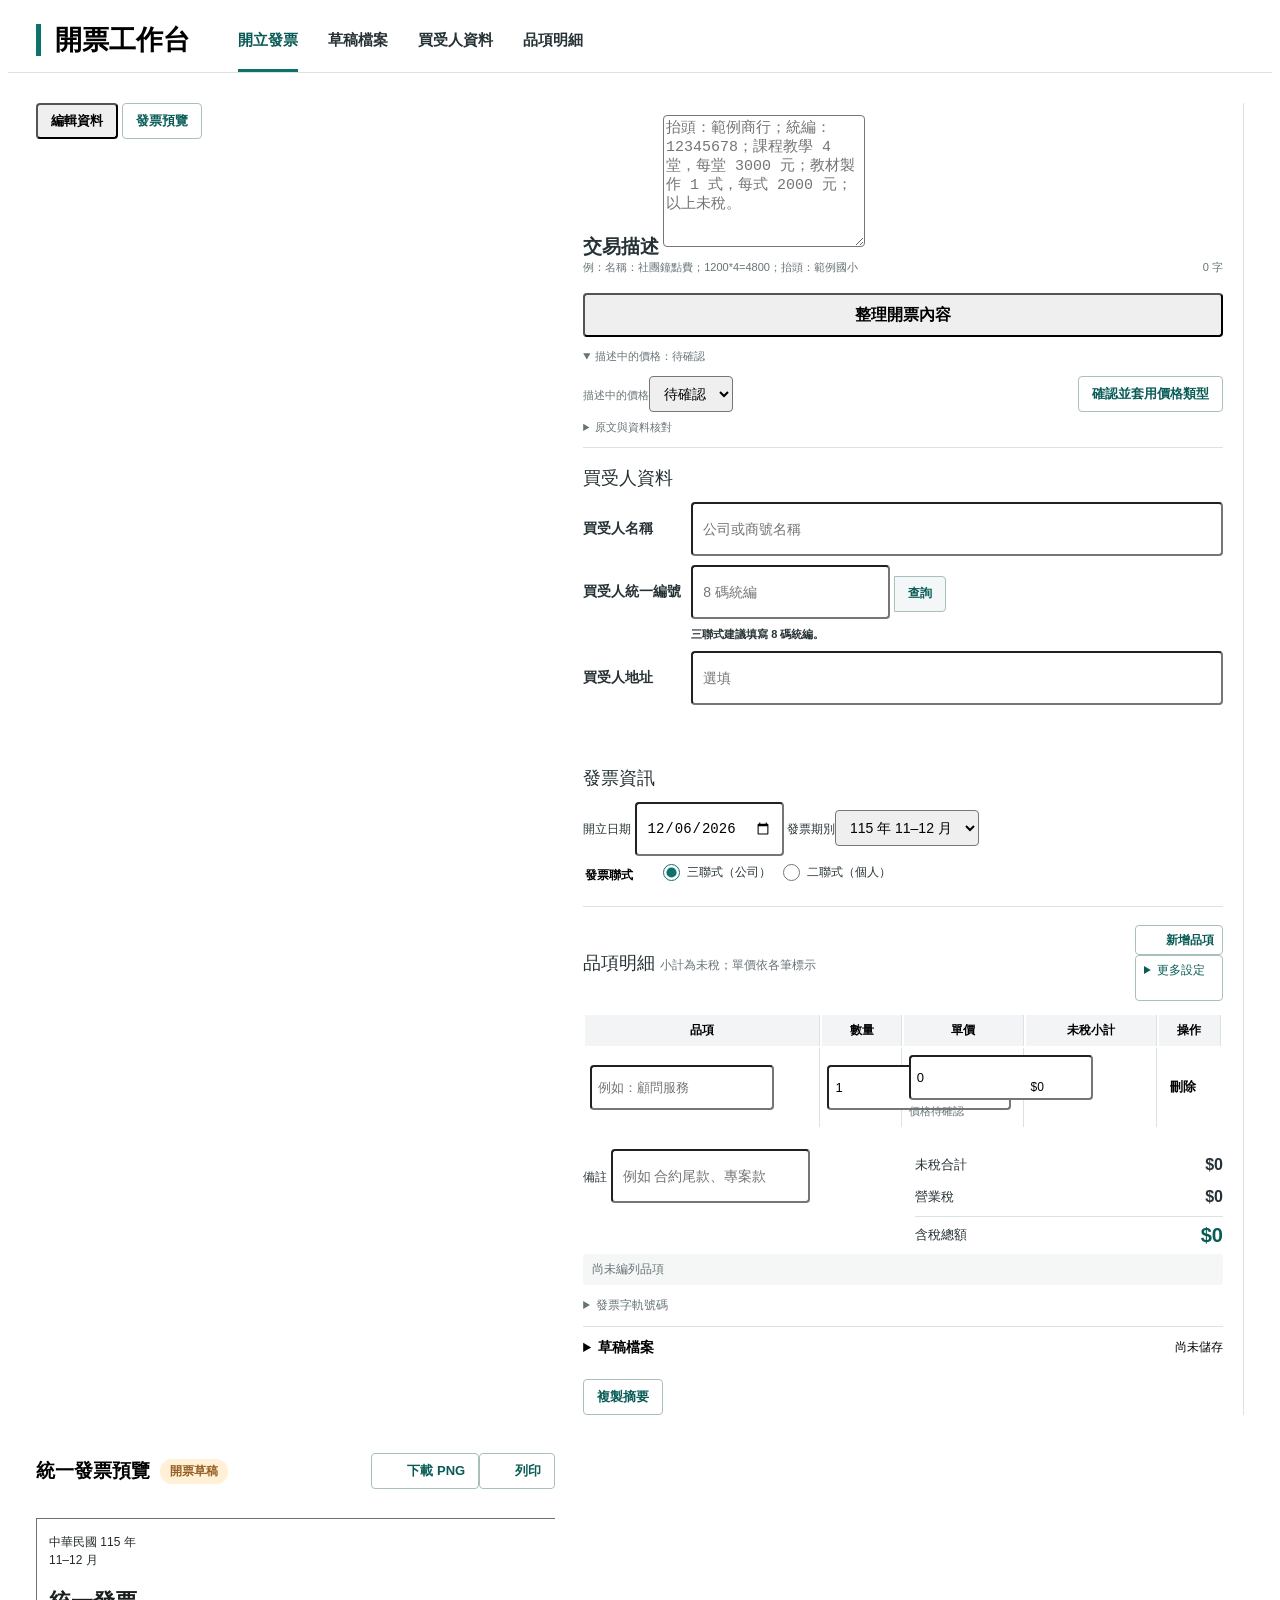
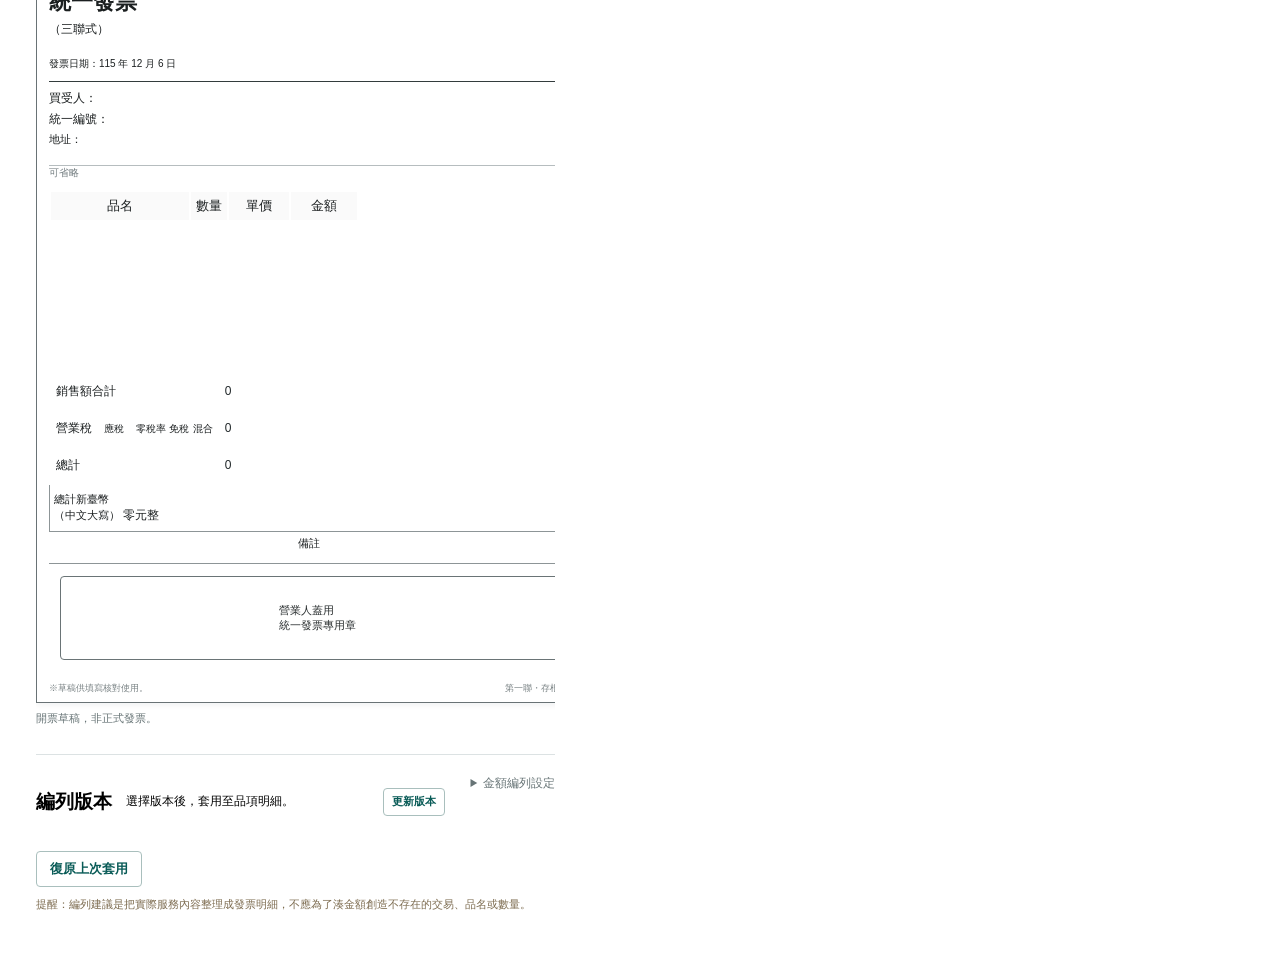
==== index.html @ 00b5ede3 "Fix invoice workflow audit issues and mobile export experience" ====
<!doctype html>
<html lang="zh-Hant">
<head>
  <meta charset="utf-8">
  <meta name="viewport" content="width=device-width, initial-scale=1">
  <title>開票工作台｜發票草稿與金額編列</title>
  <link rel="stylesheet" href="style.css?v=20261104c">
  <link rel="stylesheet" href="workspace.css?v=20261110a">
</head>
<body>
  <header class="app-hero">
    <h1>開票工作台</h1>
    <nav aria-label="主要功能"><a class="active" href="#transactionText" aria-current="page">開立發票</a><a href="#draftFiles">草稿檔案</a><a href="#buyerFields">買受人資料</a><a href="#itemsBody">品項明細</a></nav>
  </header>

  <main>
    <nav class="mobile-view-controls" aria-label="工作區檢視">
      <button type="button" id="showEditor" aria-pressed="true">編輯資料</button>
      <button type="button" id="showPreview" class="secondary" aria-pressed="false">發票預覽</button>
      <output id="mobileTotal" aria-label="含稅總額">$0</output>
    </nav>
    <section class="workspace-panel">
      <details class="draft-tools" id="draftFiles"><summary>草稿檔案 <span id="saveStatus" role="status" aria-live="polite">尚未儲存</span></summary><div class="draft-actions">
        <button type="button" id="saveDraft">匯出草稿檔</button>
        <button type="button" class="secondary" id="loadDraft">載入草稿檔</button>
        <button type="button" class="secondary" id="newDraft">建立新草稿</button>
        <input id="draftFile" type="file" accept="application/json,.json" hidden>
        <a id="draftDownloadLink" hidden>另存草稿 JSON</a>
      </div></details>
      <div class="transaction-section">
        <label for="transactionText" class="section-label">交易描述</label>
        <textarea id="transactionText" rows="3" placeholder="抬頭：範例商行；統編：12345678；課程教學 4 堂，每堂 3000 元；教材製作 1 式，每式 2000 元；以上未稅。"></textarea>
        <div class="description-help"><span>例：名稱：社團鐘點費；1200*4=4800；抬頭：範例國小</span><span id="descriptionCount">0 字</span></div>
        <button type="button" id="parseTransaction">整理開票內容</button>
        <details class="price-options" open><summary>描述中的價格：<span id="sourcePriceSummary">待確認</span></summary><div class="price-confirmation">
          <label>描述中的價格<select id="sourcePriceType"><option value="pending">待確認</option><option value="untaxed">未稅</option><option value="taxed">含稅</option></select></label>
          <button type="button" class="secondary" id="confirmSourcePrice">確認並套用價格類型</button>
        </div></details>
        <p id="sourceStatus" role="status" aria-live="polite"></p>
        <button type="button" class="secondary" id="reviewItems" hidden>核對品項明細</button>
        <details class="source-comparison"><summary>原文與資料核對</summary><div id="sourceReview"></div></details>
      </div>

      <div class="summary" aria-label="金額合計">
        <div class="metric">
          <span>未稅合計</span>
          <strong id="subtotal">$0</strong>
        </div>
        <div class="metric">
          <span>營業稅</span>
          <strong id="tax">$0</strong>
        </div>
        <div class="metric highlight">
          <span>含稅總額</span>
          <strong id="total">$0</strong>
        </div>
        <div class="metric">
          <span>品項數</span>
          <strong id="itemCount">0</strong>
        </div>
        <div class="metric wide-metric">
          <span>中文大寫總額</span>
          <strong id="totalChinese">零元整</strong>
        </div>
      </div>

      <div class="subsection-title settings-title">
        <span>發票資訊</span>
      </div>

      <div class="settings">
          <select id="invoiceType" aria-label="發票類型" hidden>
            <option value="triplicate">三聯式，買受人為營業人</option>
            <option value="duplicate">二聯式，買受人為非營業人</option>
          </select>
        <label>
          開立日期
          <input type="date" id="invoiceDate">
        </label>
        <label>發票期別<select id="invoicePeriod"></select></label>
        <fieldset class="invoice-type-selector"><legend>發票聯式</legend><label><input type="radio" name="invoiceKind" value="triplicate" checked>三聯式（公司）</label><label><input type="radio" name="invoiceKind" value="duplicate">二聯式（個人）</label></fieldset>
        <label>
          發票字軌號碼
          <input type="text" id="invoiceNo" maxlength="10" placeholder="2 碼英文＋8 碼數字，例如 AB12345678">
        </label>
        <label>
          備註
          <input type="text" id="invoiceMemo" placeholder="例如 合約尾款、專案款">
        </label>
      </div>

      <div class="subsection-title buyer-title">
        <span>買受人資料</span>
      </div>

      <div class="buyer-fields" id="buyerFields">
        <label>
          買受人名稱
          <input type="text" id="buyerName" placeholder="公司或商號名稱">
        </label>
        <label>
          買受人統一編號
          <div class="lookup-actions">
            <input type="text" id="buyerTaxId" inputmode="numeric" maxlength="8" placeholder="8 碼統編">
            <button type="button" class="secondary" id="lookupByTaxId">查詢</button>
          </div>
          <span class="status" id="taxIdStatus"></span>
        </label>
        <label>
          買受人地址
          <input type="text" id="buyerAddress" placeholder="選填">
        </label>
        <div class="lookup-results" id="companyLookupResults"></div>
        <p id="buyerChangeStatus" role="status" aria-live="polite"></p>
      </div>

      <div class="validation" id="validationBox"></div>

      <div class="subsection-title items-title">
        <span>品項明細 <small>小計為未稅；單價依各筆標示</small></span>
        <div class="toolbar"><button type="button" class="secondary" id="addRow"><img class="button-icon" src="assets/icons/plus.svg" alt="">新增品項</button><details class="item-tools"><summary>更多設定</summary><button type="button" class="secondary" id="clearRows">清除明細</button><button type="button" class="secondary" id="itemDetails" aria-pressed="false">稅別設定</button></details></div>
      </div>

      <div class="table-wrap">
        <table>
          <thead>
            <tr>
              <th style="width: 28%;">品項</th>
              <th style="width: 10%;">數量</th>
              <th style="width: 13%;">單價</th>
              <th style="width: 12%;">單價類型</th>
              <th style="width: 12%;">稅別</th>
              <th style="width: 12%;">未稅小計</th>
              <th style="width: 13%;">稅額</th>
              <th style="width: 13%;">含稅小計</th>
              <th style="width: 8%;">反推</th>
              <th class="row-action">操作</th>
            </tr>
          </thead>
          <tbody id="itemsBody"></tbody>
        </table>
      </div>

      <div class="editor-footer"><button type="button" class="secondary" id="copySummary">複製摘要</button></div>
    </section>

    <div class="right-workspace">
      <section class="preview-panel">
        <div class="preview-heading"><h2>統一發票預覽 <span class="draft-badge">開票草稿</span></h2>
          <div class="toolbar"><button type="button" class="secondary" id="downloadInvoice" title="下載發票草稿 PNG"><img class="button-icon" src="assets/icons/download.svg" alt="">下載 PNG</button><button type="button" class="secondary" id="printInvoice"><img class="button-icon" src="assets/icons/printer.svg" alt="">列印</button></div>
        </div>
        <button type="button" class="secondary" id="zoomInvoice" aria-pressed="false">放大檢視</button>
        <div class="print-preview" id="printPreview"></div>
        <p id="exportStatus" role="status" aria-live="polite"></p>
        <a id="invoiceImageLink" hidden target="_blank" rel="noopener">另存發票 PNG</a>
      </section>
    <aside class="strategy-panel">
      <div class="section-head">
        <div>
          <h2>編列版本</h2>
          <p class="hint">選擇版本後，套用至品項明細。</p>
          <button type="button" class="secondary" id="refreshVersions">更新版本</button>
        </div>
      </div>
      <div class="side-body">
        <details class="allocation-settings"><summary>金額編列設定</summary><div class="form-grid">
          <label class="field">
            目標金額
            <input type="number" min="0" step="1" id="targetAmount" placeholder="例如 30000">
          </label>
          <label class="field">
            目標類型
            <select id="targetType">
              <option value="taxed">含稅總額</option>
              <option value="untaxed">未稅金額</option>
            </select>
          </label>
          <label class="field">
            稅率
            <input type="number" min="0" step="0.1" id="taxRate" value="5">
          </label>
          <label class="field">
            服務類型
            <select id="serviceType">
              <option value="consulting">顧問服務</option>
              <option value="teaching">教學課程</option>
              <option value="system">系統建置</option>
              <option value="design">設計製作</option>
              <option value="event">活動執行</option>
              <option value="content">教材內容</option>
              <option value="general">一般服務</option>
            </select>
          </label>
          <label class="field">
            拆分筆數
            <select id="splitCount">
              <option value="3">3 筆，最常用</option>
              <option value="2">2 筆，簡潔</option>
              <option value="4">4 筆，較細</option>
              <option value="5">5 筆，填滿紙本</option>
            </select>
          </label>
          <label class="field">
            編列風格
            <select id="allocationStyle">
              <option value="main-heavy">主服務占比較高</option>
              <option value="balanced">平均但不死板</option>
              <option value="support-heavy">執行與輔助占比較高</option>
            </select>
          </label>
          <button type="button" id="suggest">產生建議</button>
          <button type="button" class="secondary" id="applyBest">套用最佳建議</button>
        </div></details>

        <div class="notice">提醒：編列建議是把實際服務內容整理成發票明細，不應為了湊金額創造不存在的交易、品名或數量。</div>
        <div id="suggestions"></div>
        <p id="planStatus" role="status" aria-live="polite"></p>
        <button type="button" class="secondary" id="undoPlan" disabled>復原上次套用</button>
      </div>
    </aside>
    </div>
  </main>

  <script src="assets/vendor/html-to-image/html-to-image.js?v=1.11.13"></script>
  <script src="script.js?v=20261110a"></script>
  <script src="transaction-parser.js?v=20261110a"></script>
  <script src="draft-workflow.js?v=20261110a"></script>
</body>
</html>
---- workspace.css ----
:root {
  --primary: #0d716c;
  --primary-dark: #095b57;
  --primary-soft: #edf6f5;
  --bg: #ffffff;
  --text: #263235;
  --muted: #677476;
  --line: #dce2e3;
  --line-strong: #bbc6c9;
  --shadow: none;
  --shadow-soft: none;
  font-family: "Noto Sans TC", "PingFang TC", "Microsoft JhengHei", sans-serif;
}
body { background: #fff; font-size: 14px; }
* { letter-spacing: 0; }
button { border-radius: 4px; min-height: 36px; padding: 7px 13px; font-size: 13px; font-weight: 650; box-shadow: none; }
button.secondary { color: var(--primary-dark); border: 1px solid #a9bfbd; background: #fff; }
button.secondary:hover { background: #f0f7f6; }
button.danger { min-height: 30px; padding: 4px 6px; border: 0; background: transparent; }
input, select { border-radius: 4px; min-height: 36px; padding: 7px 10px; font-size: 14px; }
input:focus, select:focus, textarea:focus { outline: 2px solid #91c7c2; outline-offset: 1px; }
.app-hero { display: flex; align-items: center; gap: 48px; padding: 0 28px; min-height: 64px; border-bottom: 1px solid var(--line); background: #fff; backdrop-filter: none; }
.app-hero h1 { margin: 0; padding-left: 14px; border-left: 5px solid var(--primary); font-size: 27px; line-height: 1.2; font-weight: 800; white-space: nowrap; }
.app-hero nav { display: flex; align-self: stretch; gap: 30px; }
.app-hero a { display: flex; align-items: center; text-decoration: none; color: var(--text); font-size: 15px; font-weight: 650; border-bottom: 3px solid transparent; padding-top: 3px; }
.app-hero a.active { color: var(--primary-dark); border-color: var(--primary); }
main { display: grid; grid-template-columns: minmax(0, 44fr) minmax(0, 56fr); gap: 28px; padding: 30px 28px 40px; max-width: 1640px; margin: 0 auto; }
section, aside { border: 0; border-radius: 0; box-shadow: none; }
.workspace-panel { overflow: visible; border-right: 1px solid var(--line); padding-right: 20px; min-width: 0; }
.right-workspace { min-width: 0; }
.transaction-section { border-bottom: 1px solid var(--line); padding: 0 0 12px; }
.section-label { color: var(--text); font-size: 19px; font-weight: 750; }
.transaction-section textarea { min-height: 126px; border-radius: 4px; margin: 12px 0 6px; font-size: 15px; background: #fff; }
.description-help { display: flex; justify-content: space-between; gap: 12px; margin: 0 0 18px; color: var(--muted); font-size: 11px; }
#descriptionCount { flex-shrink: 0; }
.needs-review { color: #8b5b1c !important; }
.price-options { margin-top: 10px; color: var(--muted); font-size: 12px; }
.source-options { display: flex; flex-wrap: wrap; align-items: start; gap: 8px 16px; margin-top: 12px; }
.source-options .price-options, .source-options .source-comparison { margin: 0; font-size: 11px; }
.source-options .price-options[open], .source-options .source-comparison[open] { flex-basis: 100%; }
.source-options .source-comparison[open] { order: 4; }
.source-options #sourceStatus { margin: 0; font-size: 11px; line-height: 1.5; flex: 1; }
#parseTransaction { width: 100%; min-height: 44px; font-size: 16px; }
.price-confirmation { display: flex; gap: 8px; align-items: end; margin-top: 12px; }
.price-confirmation label { flex: 1; }
.price-confirmation button { min-height: 36px; }
.transaction-section p:empty, #exportStatus:empty, #planStatus:empty { display: none; }
.transaction-section p { margin-bottom: 0; }
.source-comparison { margin-top: 10px; color: var(--muted); font-size: 12px; }
summary { cursor: pointer; }
.subsection-title { display: flex; justify-content: space-between; align-items: center; padding: 18px 0 12px; }
.subsection-title span { font-size: 18px; color: var(--text); }
.subsection-title span::before { display: none; }
.subsection-title small { font-size: 12px; color: var(--muted); font-weight: 400; }
.buyer-fields, .settings { grid-template-columns: 1fr; padding: 0 0 18px; gap: 9px; }
.buyer-fields label { display: grid; grid-template-columns: 100px minmax(0, 1fr); gap: 8px; align-items: center; font-weight: 600; color: var(--text); }
.buyer-fields .status { grid-column: 2; min-height: 0; font-size: 11px; }
.lookup-actions button { min-height: 36px; border-radius: 0 4px 4px 0; background: #f4f7f7; font-size: 12px; }
.lookup-results { padding: 8px; }
.lookup-result { padding: 8px; border-radius: 4px; }
.settings { grid-template-columns: 1fr 1fr; border-bottom: 1px solid var(--line); }
.settings > [hidden] { display: none; }
.invoice-type-selector { display: flex; flex-wrap: wrap; align-items: center; gap: 12px; padding: 0; margin: 0; border: 0; grid-column: 1 / -1; }
.invoice-type-selector legend { float: left; margin-right: 16px; padding-top: 7px; font-size: 12px; font-weight: 600; }
.invoice-type-selector label { display: flex; align-items: center; gap: 7px; font-size: 13px; min-height: 32px; }
.invoice-type-selector input { width: 17px; height: 17px; min-height: 0; margin: 0; accent-color: var(--primary); }
.invoice-number-settings { margin: 12px 0; font-size: 12px; color: var(--muted); }
.invoice-number-settings label { margin-top: 8px; }
.settings label { color: var(--text); font-size: 12px; }
.settings label:last-child { grid-column: 1 / -1; }
.memo-field { margin-top: 14px; font-size: 12px; color: var(--text); }
.editor-bottom { display: grid; grid-template-columns: minmax(0,1fr) minmax(0,1fr); align-items: start; gap: 24px; margin-top: 20px; }
.editor-bottom .memo-field { margin: 0; }
.editor-bottom .summary { padding: 0; }
.items-title .toolbar { gap: 7px; }
.items-title button { min-height: 30px; padding: 4px 8px; font-size: 12px; }
.table-wrap { margin: 0; border-radius: 4px; }
.table-wrap table { min-width: 0; width: 100%; table-layout: fixed; }
.table-wrap th, .table-wrap td { padding: 7px 5px; font-size: 12px; }
.table-wrap th { background: #f2f4f5; border-right: 1px solid var(--line); font-weight: 600; }
.table-wrap input { padding: 5px 6px; min-height: 31px; font-size: 13px; }
.table-wrap td:not(:last-child) { border-right: 1px solid var(--line); }
.table-wrap th:nth-child(1) { width: 39% !important; }
.table-wrap th:nth-child(2) { width: 12% !important; }
.table-wrap th:nth-child(3) { width: 19% !important; }
.table-wrap th:nth-child(6) { width: 21% !important; }
.table-wrap th:last-child { width: 9% !important; }
.table-wrap th:nth-child(4), .table-wrap td:nth-child(4),
.table-wrap th:nth-child(5), .table-wrap td:nth-child(5),
.table-wrap th:nth-child(7), .table-wrap td:nth-child(7),
.table-wrap th:nth-child(8), .table-wrap td:nth-child(8),
.table-wrap th:nth-child(9), .table-wrap td:nth-child(9) { display: none; }
.show-item-details .table-wrap { overflow-x: auto; }
.show-item-details .table-wrap table { min-width: 780px; }
.show-item-details .table-wrap th:nth-child(4), .show-item-details .table-wrap td:nth-child(4),
.show-item-details .table-wrap th:nth-child(5), .show-item-details .table-wrap td:nth-child(5),
.show-item-details .table-wrap th:nth-child(7), .show-item-details .table-wrap td:nth-child(7),
.show-item-details .table-wrap th:nth-child(8), .show-item-details .table-wrap td:nth-child(8) { display: table-cell; width: 100px !important; }
.summary { display: grid; grid-template-columns: 1fr; background: #fff; border: 0; gap: 0; padding: 16px 0; }
.metric, .metric.highlight { display: flex; align-items: center; justify-content: space-between; min-height: 0; border: 0; border-radius: 0; padding: 7px 0; color: var(--text); background: #fff; box-shadow: none; }
.metric span, .metric.highlight span { margin: 0; font-size: 13px; color: var(--text); font-weight: 400; }
.metric strong { font-size: 16px; font-weight: 550; }
.metric.highlight { border-top: 1px solid var(--line); margin-top: 3px; }
.metric.highlight strong { color: var(--primary-dark); font-size: 20px; font-weight: 750; }
.metric:nth-child(4), .metric.wide-metric { display: none; }
.validation { padding: 0; background: #fff; border: 0; gap: 5px; margin-bottom: 12px; }
.check-item { padding: 7px 9px; font-size: 12px; border-radius: 4px; }
.draft-tools { padding: 12px 0; border-top: 1px solid var(--line); border-bottom: 0; }
.draft-tools summary { font-weight: 600; }
#saveStatus { float: right; font-size: 12px; font-weight: 400; }
.draft-actions { display: flex; flex-wrap: wrap; gap: 7px; margin-top: 12px; }
.editor-footer { padding-top: 10px; }
.preview-heading { display: flex; align-items: center; justify-content: space-between; gap: 12px; min-height: 38px; margin-bottom: 18px; }
.preview-heading h2 { display: flex; align-items: center; flex-wrap: wrap; gap: 10px; font-size: 19px; }
.draft-badge { font-size: 12px; background: #fff0d6; color: #976026; padding: 4px 10px; border-radius: 12px; font-weight: 600; }
.preview-heading .toolbar { flex-wrap: nowrap; gap: 10px; }
.print-preview { margin: 0; padding: 0; border: 0; border-radius: 0; background: #fff; overflow-x: auto; }
.invoice-paper.invoice-template { width: 100%; max-width: none; min-width: 0; margin: 0; padding: 14px 12px 8px; border: 1px solid #697275; border-radius: 0; background: #fff; box-shadow: 0 2px 6px #192b3010; color: #1b1f20; }
.invoice-template .invoice-title { grid-template-columns: 150px minmax(0,1fr) 180px; gap: 5px; padding-bottom: 10px; margin-bottom: 8px; border-bottom: 1px solid #333c3d; min-height: 60px; }
.invoice-template .invoice-title h2 small { display: block; font-size: 12px; font-weight: 500; margin-top: 4px; }
.invoice-template .invoice-title .invoice-period { margin: 0; padding: 0; border: 0; font-size: 12px; line-height: 1.5; text-align: left; }
.invoice-template .invoice-title .invoice-code { font-size: 10px; text-align: left; }
.invoice-template .invoice-title .invoice-date-text { font-size: 10px; align-self: end; white-space: nowrap; }
.invoice-template h2 { font-size: 22px; font-weight: 700; letter-spacing: 0; }
.invoice-template .invoice-period { font-size: 11px; color: #252b2c; border-bottom: 1px solid #505657; padding-bottom: 8px; margin-bottom: 8px; }
.invoice-template .invoice-fill, .invoice-template .tax-id-boxes span, .invoice-template .invoice-lines td, .invoice-template .invoice-total-table .blue { color: #202729; font-weight: 500; }
.invoice-template .invoice-head-row { grid-template-columns: 1fr 1fr; font-size: 12px; gap: 8px; margin-bottom: 4px; }
.invoice-template .invoice-head-row .invoice-fill { min-width: 16px; }
.invoice-template .invoice-date-text { white-space: normal; }
.invoice-template .tax-id-boxes { grid-template-columns: repeat(8, 17px); }
.invoice-template .tax-id-boxes span { min-height: 19px; font-size: 11px; }
.invoice-template .invoice-address-line { font-size: 11px; gap: 6px; margin-bottom: 10px; }
.invoice-template .invoice-address-rule { color: #202729; min-height: 18px; border-bottom: 1px solid #b6bdbf; }
.invoice-address-optional { font-size: 10px; color: #737d80; font-weight: 400; }
.invoice-template .invoice-main-grid { grid-template-columns: minmax(0, 3fr) minmax(105px, 1fr); }
.invoice-template .invoice-lines th, .invoice-template .invoice-lines td { height: 24px; padding: 2px 5px; font-size: 13px; font-weight: 500; border-color: #8d9597; }
.invoice-template .invoice-lines th { background: #fafafa; letter-spacing: 0; }
.invoice-template .invoice-lines .item-name { font-size: 12px; }
.invoice-template .invoice-lines th:last-child, .invoice-template .invoice-lines td:last-child { display: none; }
.invoice-template .invoice-lines th:nth-child(1) { width: 46% !important; }
.invoice-template .invoice-lines th:nth-child(2) { width: 12% !important; }
.invoice-template .invoice-lines th:nth-child(3) { width: 20% !important; }
.invoice-template .invoice-lines th:nth-child(4) { width: 22% !important; }
.invoice-template .invoice-right-panel { border-color: #8d9597; background: #fff; grid-template-rows: minmax(28px, 1fr) auto; }
.invoice-memo-content { text-align: left; padding: 8px 3px 0; overflow-wrap: anywhere; font-size: 11px; font-weight: 400; }
.invoice-template .invoice-note-box { padding: 4px; font-size: 11px; text-align: center; border-bottom: 1px solid #8d9597; }
.invoice-template .invoice-stamp-reminder { justify-self: center; align-self: end; display: flex; align-items: center; justify-content: center; width: calc(100% - 22px); min-height: 66px; margin: 12px 11px 22px; padding: 8px; background: #fff; color: #292e2f; font-size: 11px; font-weight: 400; border: 1px solid #6a7476; border-radius: 4px; }
.invoice-template .invoice-total-table, .invoice-template .invoice-total-table td { border-color: #8d9597; }
.invoice-template .invoice-total-table td { font-size: 12px; font-weight: 500; height: 27px; padding: 4px 5px; }
.invoice-template .invoice-check { gap: 3px; font-size: 10px; white-space: nowrap; }
.invoice-template .invoice-check span { width: 10px; height: 10px; font-size: 9px; }
.invoice-template .invoice-grand-line { grid-template-columns: 90px 1fr; border: 1px solid #8d9597; border-top: 0; border-right: 0; padding: 7px 4px; font-size: 11px; }
.invoice-template .invoice-footer-tip { display: flex; justify-content: space-between; }
.invoice-template.duplicate .invoice-total-table tr:nth-child(-n+2) { display: none; }
.invoice-template .invoice-grand-line strong { font-size: 12px; letter-spacing: 0; font-weight: 500; }
.invoice-footer-tip { font-size: 9px; color: #788183; line-height: 1.4; margin-top: 7px; }
.invoice-note { font-size: 11px; color: var(--muted); margin: 8px 0 0; }
.strategy-panel { position: relative; margin-top: 28px; padding-top: 18px; border-top: 1px solid var(--line); }
.strategy-panel .section-head { padding: 0; border: 0; background: #fff; align-items: center; }
.strategy-panel .section-head > div { display: flex; gap: 14px; align-items: center; flex-wrap: wrap; }
.strategy-panel h2 { font-size: 19px; }
#refreshVersions { margin-left: auto; margin-right: 110px; min-height: 28px; padding: 3px 8px; font-size: 11px; }
.strategy-panel .hint { font-size: 12px; margin: 0; }
.side-body { padding: 12px 0 0; }
.allocation-settings { margin-bottom: 0; }
.allocation-settings summary { position: absolute; right: 0; top: 20px; color: var(--muted); font-size: 12px; }
.allocation-settings .form-grid { grid-template-columns: repeat(3,minmax(0,1fr)); padding: 14px 0 4px; }
.notice { background: transparent; border: 0; color: #7d6c50; font-size: 11px; padding: 0; margin: 10px 0; }
.suggestion { display: grid; grid-template-columns: minmax(0, 1fr) auto auto; align-items: center; gap: 8px 18px; border: 1px solid #d3dcde; border-radius: 6px; margin-top: 10px; padding: 13px 14px; background: #fcfdfd; }
.suggestion.best { background: #fcfdfd; border-color: #d3dcde; }
.suggestion.applied { background: #edf6f5; border-color: #a4cac6; box-shadow: none; }
.suggestion-topline { grid-column: 1; margin: 0; justify-content: start; gap: 8px; }
.suggestion-topline input[type="radio"] { width: 18px; height: 18px; min-height: 0; margin: 0; accent-color: var(--primary); flex-shrink: 0; }
.suggestion-topline h3 label { display: inline; font-size: inherit; color: var(--text); font-weight: 650; cursor: pointer; }
.suggestion-description { padding-left: 26px; }
.suggestion h3 { font-size: 14px; }
.suggestion-topline span { font-size: 10px; border: 0; border-radius: 3px; padding: 2px 5px; background: #f1f3f3; color: #697476; }
.suggestion-description { grid-column: 1; grid-row: 2; font-size: 12px; color: var(--muted); margin: 0 !important; padding-right: 45px; white-space: nowrap; overflow: hidden; text-overflow: ellipsis; }
.suggestion .suggestion-total { grid-column: 2; grid-row: 1 / 3; display: grid; margin: 0; gap: 2px; text-align: right; font-size: 11px; font-weight: 400; }
.suggestion-total strong { font-size: 13px; font-weight: 650; }
.suggestion button[data-apply-plan] { grid-column: 3; grid-row: 1 / 3; min-width: 108px; margin: 0; width: auto; min-height: 34px; }
.suggestion button[aria-pressed="true"] { background: var(--primary); color: #fff; }
.suggestion-details { grid-column: 1; grid-row: 2; justify-self: end; font-size: 11px; color: var(--muted); }
.suggestion-details[open] { grid-column: 1 / -1; grid-row: 3; justify-self: stretch; }
.suggestion-details:not([open]) { height: 15px; }
.suggestion-description { font-weight: 400; }
.suggestion-lines th:first-child { width: 36%; }
.suggestion-lines td { overflow-wrap: anywhere; }
#undoPlan { margin-top: 8px; }
.button-icon { width: 16px; height: 16px; vertical-align: -3px; margin-right: 6px; }
@media (max-width: 1080px) {
  main { grid-template-columns: minmax(0, 44fr) minmax(0, 56fr); padding: 24px 18px; gap: 22px; }
  .workspace-panel { padding-right: 16px; }
  .preview-heading { flex-wrap: wrap; }
  .suggestion { grid-template-columns: minmax(0,1fr) auto; }
  .suggestion .suggestion-total { grid-column: 2; }
  .suggestion button[data-apply-plan] { grid-column: 1 / -1; grid-row: auto; width: 100%; }
}
@media (max-width: 760px) {
  button, input, select { min-height: 44px; }
  .app-hero { min-height: 58px; gap: 20px; padding: 0 16px; }
  .app-hero h1 { font-size: 21px; }
  .app-hero nav { gap: 16px; }
  .app-hero nav a:nth-child(n+3) { display: none; }
  .app-hero a { font-size: 12px; }
  main { display: block; padding: 16px; }
  .mobile-view-controls { display: flex; margin-bottom: 18px; }
  .workspace-panel { padding-right: 0; border-right: 0; }
  .right-workspace { margin-top: 24px; }
  .preview-panel { display: none; }
  .preview-mode .workspace-panel, .preview-mode .strategy-panel { display: none; }
  .preview-mode .preview-panel { display: block; }
  .preview-mode .right-workspace { margin-top: 0; }
  .preview-heading { flex-wrap: wrap; }
  .invoice-paper.invoice-template { min-width: 700px; }
  .preview-mode .print-preview { margin: 0; }
  .settings { grid-template-columns: 1fr 1fr; }
  .buyer-fields { grid-template-columns: 1fr; }
  .buyer-fields label { grid-template-columns: 84px minmax(0,1fr); }
  .price-confirmation { flex-wrap: wrap; }
  .price-confirmation label { min-width: 100px; }
  .draft-tools summary { display: flex; flex-wrap: wrap; gap: 8px; }
  #saveStatus { float: none; }
  .items-title { flex-wrap: wrap; gap: 8px; }
  .editor-bottom { grid-template-columns: 1fr; gap: 12px; }
  .strategy-panel .section-head .hint { max-width: 210px; }
  .strategy-panel .section-head .hint { display: none; }
  #refreshVersions { margin-right: 0; }
  .allocation-settings summary { position: static; margin: 10px 0; }
  .table-wrap th:nth-child(1) { width: 32% !important; }
  .table-wrap th:nth-child(2) { width: 14% !important; }
  .table-wrap th:nth-child(3) { width: 20% !important; }
  .table-wrap th:last-child { width: 12% !important; }
  .table-wrap th:nth-child(6) { width: 22% !important; }
  .table-wrap input { padding: 4px; font-size: 12px; }
  .allocation-settings .form-grid { grid-template-columns: 1fr 1fr; }
}
.check-item.neutral { background: #f5f7f7; border-color: var(--line); color: var(--muted); }
.unit-kind { display: block; font-size: 11px; line-height: 1.5; color: var(--muted); margin-top: 3px; }
#buyerChangeStatus { grid-column: 1 / -1; color: #805414; font-size: 13px; margin: 0; }
#buyerChangeStatus:empty { display: none; }
#reviewItems { margin-top: 10px; }
#reviewItems[hidden], #invoiceImageLink[hidden], #draftDownloadLink[hidden] { display: none; }
#draftDownloadLink { color: var(--primary-dark); text-decoration: underline; }
#invoiceImageLink { display: inline-block; margin: 4px 0 14px; color: var(--primary-dark); text-decoration: underline; }
.item-tools { position: relative; font-size: 12px; color: var(--primary-dark); }
.item-tools summary { padding: 6px 8px; min-height: 32px; border: 1px solid #a9bfbd; border-radius: 4px; }
.item-tools[open] { display: flex; flex-wrap: wrap; gap: 6px; }
.item-tools[open] button { margin-top: 6px; }
#zoomInvoice, #mobileTotal { display: none; }
.invoice-stage { overflow: visible; }
.items-title { scroll-margin-top: 100px; }
@media (max-width: 760px) {
  .mobile-view-controls { position: sticky; top: 0; z-index: 20; background: #fff; padding: 8px 0; border-bottom: 1px solid var(--line); flex-wrap: wrap; gap: 6px; }
  .mobile-view-controls button { flex: 1; width: auto; }
  #mobileTotal { display: block; width: 100%; text-align: right; color: var(--primary-dark); font-size: 14px; font-weight: 650; }
  #mobileTotal::before { content: "含稅總額 "; font-weight: 400; }
  .items-title .toolbar { display: flex; width: auto; flex-wrap: wrap; }
  .items-title button { width: auto; min-height: 40px; }
  .item-tools summary { min-height: 40px; padding: 10px; }
  .item-tools[open] { max-width: 210px; }
  .source-options #sourceStatus, .source-options .price-options, .source-options .source-comparison { font-size: 13px; }
  .description-help { font-size: 12px; }
  .preview-heading .toolbar { display: flex; }
  #zoomInvoice { display: block; margin: 0 0 10px; }
  .invoice-stage { overflow: hidden; width: 100%; }
  .invoice-stage .invoice-stack { width: 700px; transform: scale(var(--paper-scale, 1)); transform-origin: top left; }
  .invoice-stage .invoice-paper.invoice-template { width: 700px; min-width: 700px; margin: 0; }
  .preview-zoomed .invoice-stage { overflow-x: auto; }
  .preview-zoomed .invoice-stack { transform: none; }
  .preview-zoomed #zoomInvoice::after { content: "（左右滑動檢視）"; font-size: 12px; }
  .table-wrap input { min-height: 40px; font-size: 14px; }
  .table-wrap .unit-kind { font-size: 12px; }
}
@media print {
  .app-hero, .mobile-view-controls, .workspace-panel, .strategy-panel, .preview-heading, #exportStatus, #zoomInvoice, #invoiceImageLink { display: none !important; }
  main, .right-workspace, .preview-panel, .print-preview { display: block !important; padding: 0; margin: 0; border: 0; }
  .invoice-paper.invoice-template { box-shadow: none; min-width: 0; }
  .invoice-stage { height: auto !important; overflow: visible !important; }
  .invoice-stage .invoice-stack { width: auto; transform: none !important; }
  .invoice-stage .invoice-paper.invoice-template { width: 100%; min-width: 0; }
}
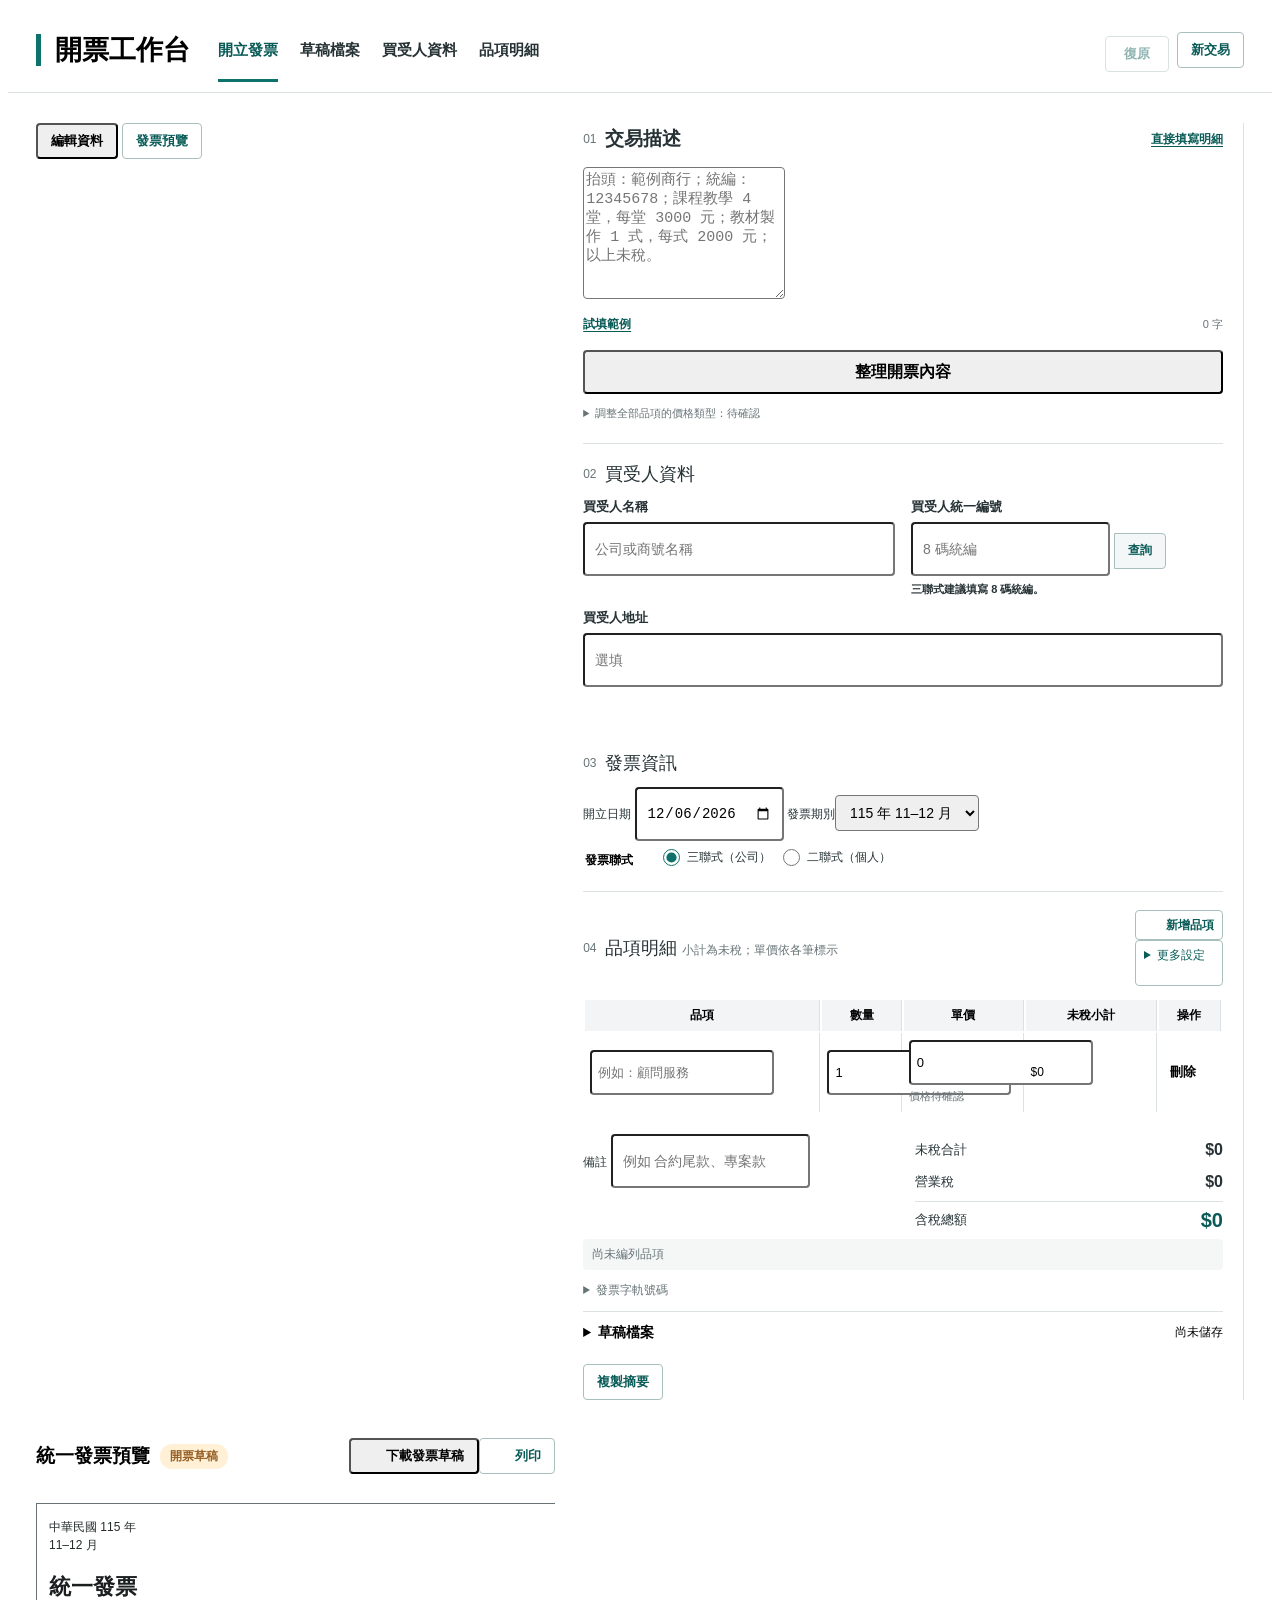
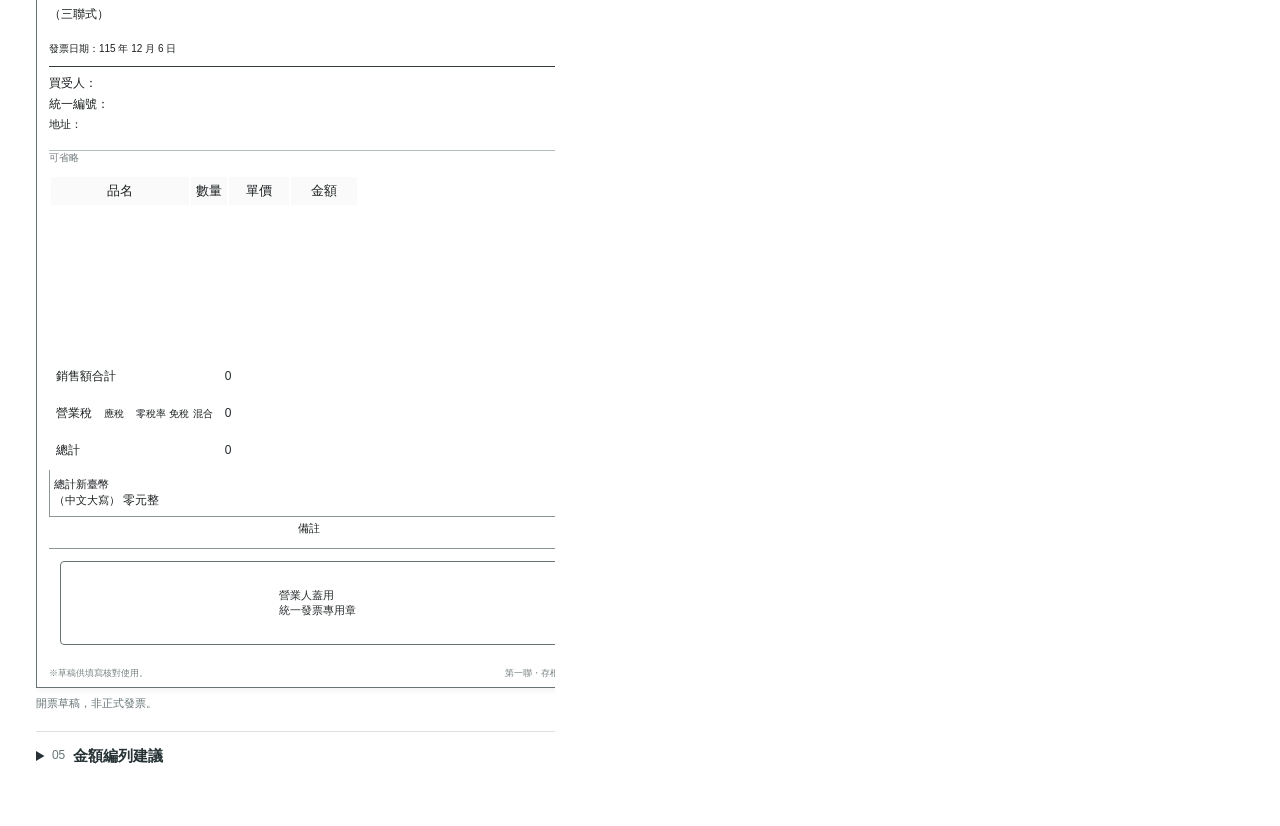
==== commit 10652fb1: "Simplify invoice entry and organize workspace controls" ====
--- a/index.html
+++ b/index.html
@@ -5,12 +5,16 @@
   <meta name="viewport" content="width=device-width, initial-scale=1">
   <title>開票工作台｜發票草稿與金額編列</title>
   <link rel="stylesheet" href="style.css?v=20261104c">
-  <link rel="stylesheet" href="workspace.css?v=20261110a">
+  <link rel="stylesheet" href="workspace.css?v=20261111c">
 </head>
 <body>
   <header class="app-hero">
     <h1>開票工作台</h1>
     <nav aria-label="主要功能"><a class="active" href="#transactionText" aria-current="page">開立發票</a><a href="#draftFiles">草稿檔案</a><a href="#buyerFields">買受人資料</a><a href="#itemsBody">品項明細</a></nav>
+    <div class="workspace-actions" role="group" aria-label="交易操作">
+      <button type="button" class="secondary" id="undoPlan" title="回復上次帶入或套用前的資料" disabled>復原</button>
+      <button type="button" class="secondary" id="newDraft">新交易</button>
+    </div>
   </header>
 
   <main>
@@ -23,21 +27,22 @@
       <details class="draft-tools" id="draftFiles"><summary>草稿檔案 <span id="saveStatus" role="status" aria-live="polite">尚未儲存</span></summary><div class="draft-actions">
         <button type="button" id="saveDraft">匯出草稿檔</button>
         <button type="button" class="secondary" id="loadDraft">載入草稿檔</button>
-        <button type="button" class="secondary" id="newDraft">建立新草稿</button>
         <input id="draftFile" type="file" accept="application/json,.json" hidden>
         <a id="draftDownloadLink" hidden>另存草稿 JSON</a>
       </div></details>
       <div class="transaction-section">
-        <label for="transactionText" class="section-label">交易描述</label>
+        <div class="entry-heading"><label for="transactionText" class="section-label"><span class="section-number" aria-hidden="true">01</span>交易描述</label><button type="button" class="text-action" id="manualEntry">直接填寫明細</button></div>
         <textarea id="transactionText" rows="3" placeholder="抬頭：範例商行；統編：12345678；課程教學 4 堂，每堂 3000 元；教材製作 1 式，每式 2000 元；以上未稅。"></textarea>
-        <div class="description-help"><span>例：名稱：社團鐘點費；1200*4=4800；抬頭：範例國小</span><span id="descriptionCount">0 字</span></div>
+        <div class="description-help"><button type="button" class="text-action" id="fillExample">試填範例</button><span id="descriptionCount">0 字</span></div>
         <button type="button" id="parseTransaction">整理開票內容</button>
-        <details class="price-options" open><summary>描述中的價格：<span id="sourcePriceSummary">待確認</span></summary><div class="price-confirmation">
+        <fieldset id="priceQuestion" hidden><legend>這些單價是未稅還是含稅？</legend><div class="price-choices"><label><input type="radio" name="priceAnswer" value="untaxed">未稅，另加營業稅</label><label><input type="radio" name="priceAnswer" value="taxed">含稅，已含營業稅</label></div><button type="button" id="resolvePrice">確認價格並繼續</button><p id="priceQuestionStatus" role="status"></p></fieldset>
+        <details class="price-options"><summary>調整全部品項的價格類型：<span id="sourcePriceSummary">待確認</span></summary><div class="price-confirmation">
           <label>描述中的價格<select id="sourcePriceType"><option value="pending">待確認</option><option value="untaxed">未稅</option><option value="taxed">含稅</option></select></label>
           <button type="button" class="secondary" id="confirmSourcePrice">確認並套用價格類型</button>
         </div></details>
         <p id="sourceStatus" role="status" aria-live="polite"></p>
-        <button type="button" class="secondary" id="reviewItems" hidden>核對品項明細</button>
+        <ul id="sourceIssues" hidden></ul>
+        <div class="review-actions"><button type="button" class="secondary" id="reviewItems" hidden>核對品項明細</button><button type="button" class="secondary" id="reviewPreview" hidden>核對預覽</button></div>
         <details class="source-comparison"><summary>原文與資料核對</summary><div id="sourceReview"></div></details>
       </div>
 
@@ -65,7 +70,7 @@
       </div>
 
       <div class="subsection-title settings-title">
-        <span>發票資訊</span>
+        <span><span class="section-number" aria-hidden="true">03</span>發票資訊</span>
       </div>
 
       <div class="settings">
@@ -90,15 +95,15 @@
       </div>
 
       <div class="subsection-title buyer-title">
-        <span>買受人資料</span>
+        <span><span class="section-number" aria-hidden="true">02</span>買受人資料</span>
       </div>
 
       <div class="buyer-fields" id="buyerFields">
-        <label>
+        <label class="buyer-identity">
           買受人名稱
           <input type="text" id="buyerName" placeholder="公司或商號名稱">
         </label>
-        <label>
+        <label class="buyer-registration">
           買受人統一編號
           <div class="lookup-actions">
             <input type="text" id="buyerTaxId" inputmode="numeric" maxlength="8" placeholder="8 碼統編">
@@ -106,7 +111,7 @@
           </div>
           <span class="status" id="taxIdStatus"></span>
         </label>
-        <label>
+        <label class="buyer-location">
           買受人地址
           <input type="text" id="buyerAddress" placeholder="選填">
         </label>
@@ -114,10 +119,11 @@
         <p id="buyerChangeStatus" role="status" aria-live="polite"></p>
       </div>
 
+      <p id="fieldIssue" role="alert" hidden></p>
       <div class="validation" id="validationBox"></div>
 
       <div class="subsection-title items-title">
-        <span>品項明細 <small>小計為未稅；單價依各筆標示</small></span>
+        <span><span class="section-number" aria-hidden="true">04</span>品項明細 <small>小計為未稅；單價依各筆標示</small></span>
         <div class="toolbar"><button type="button" class="secondary" id="addRow"><img class="button-icon" src="assets/icons/plus.svg" alt="">新增品項</button><details class="item-tools"><summary>更多設定</summary><button type="button" class="secondary" id="clearRows">清除明細</button><button type="button" class="secondary" id="itemDetails" aria-pressed="false">稅別設定</button></details></div>
       </div>
 
@@ -147,7 +153,7 @@
     <div class="right-workspace">
       <section class="preview-panel">
         <div class="preview-heading"><h2>統一發票預覽 <span class="draft-badge">開票草稿</span></h2>
-          <div class="toolbar"><button type="button" class="secondary" id="downloadInvoice" title="下載發票草稿 PNG"><img class="button-icon" src="assets/icons/download.svg" alt="">下載 PNG</button><button type="button" class="secondary" id="printInvoice"><img class="button-icon" src="assets/icons/printer.svg" alt="">列印</button></div>
+          <div class="toolbar"><button type="button" id="downloadInvoice" title="下載發票草稿 PNG"><img class="button-icon" src="assets/icons/download.svg" alt="">下載發票草稿</button><button type="button" class="secondary" id="printInvoice"><img class="button-icon" src="assets/icons/printer.svg" alt="">列印</button></div>
         </div>
         <button type="button" class="secondary" id="zoomInvoice" aria-pressed="false">放大檢視</button>
         <div class="print-preview" id="printPreview"></div>
@@ -155,9 +161,9 @@
         <a id="invoiceImageLink" hidden target="_blank" rel="noopener">另存發票 PNG</a>
       </section>
     <aside class="strategy-panel">
+      <details id="versionTools"><summary><span class="section-number" aria-hidden="true">05</span>金額編列建議</summary>
       <div class="section-head">
         <div>
-          <h2>編列版本</h2>
           <p class="hint">選擇版本後，套用至品項明細。</p>
           <button type="button" class="secondary" id="refreshVersions">更新版本</button>
         </div>
@@ -215,15 +221,15 @@
         <div class="notice">提醒：編列建議是把實際服務內容整理成發票明細，不應為了湊金額創造不存在的交易、品名或數量。</div>
         <div id="suggestions"></div>
         <p id="planStatus" role="status" aria-live="polite"></p>
-        <button type="button" class="secondary" id="undoPlan" disabled>復原上次套用</button>
-      </div>
+      </div>
+      </details>
     </aside>
     </div>
   </main>
 
   <script src="assets/vendor/html-to-image/html-to-image.js?v=1.11.13"></script>
-  <script src="script.js?v=20261110a"></script>
-  <script src="transaction-parser.js?v=20261110a"></script>
-  <script src="draft-workflow.js?v=20261110a"></script>
+  <script src="script.js?v=20261111b"></script>
+  <script src="transaction-parser.js?v=20261111b"></script>
+  <script src="draft-workflow.js?v=20261111c"></script>
 </body>
 </html>
--- a/workspace.css
+++ b/workspace.css
@@ -19,9 +19,12 @@
 button.danger { min-height: 30px; padding: 4px 6px; border: 0; background: transparent; }
 input, select { border-radius: 4px; min-height: 36px; padding: 7px 10px; font-size: 14px; }
 input:focus, select:focus, textarea:focus { outline: 2px solid #91c7c2; outline-offset: 1px; }
-.app-hero { display: flex; align-items: center; gap: 48px; padding: 0 28px; min-height: 64px; border-bottom: 1px solid var(--line); background: #fff; backdrop-filter: none; }
+.app-hero { display: flex; align-items: center; flex-wrap: wrap; gap: 12px 28px; padding: 10px 28px; min-height: 64px; border-bottom: 1px solid var(--line); background: #fff; backdrop-filter: none; }
 .app-hero h1 { margin: 0; padding-left: 14px; border-left: 5px solid var(--primary); font-size: 27px; line-height: 1.2; font-weight: 800; white-space: nowrap; }
-.app-hero nav { display: flex; align-self: stretch; gap: 30px; }
+.app-hero nav { display: flex; align-self: stretch; gap: 22px; }
+.workspace-actions { display: flex; align-items: center; gap: 8px; margin-left: auto; }
+.workspace-actions button { min-width: 64px; margin: 0; white-space: nowrap; }
+.workspace-actions button:disabled { opacity: .45; cursor: not-allowed; }
 .app-hero a { display: flex; align-items: center; text-decoration: none; color: var(--text); font-size: 15px; font-weight: 650; border-bottom: 3px solid transparent; padding-top: 3px; }
 .app-hero a.active { color: var(--primary-dark); border-color: var(--primary); }
 main { display: grid; grid-template-columns: minmax(0, 44fr) minmax(0, 56fr); gap: 28px; padding: 30px 28px 40px; max-width: 1640px; margin: 0 auto; }
@@ -53,8 +56,12 @@
 .subsection-title span::before { display: none; }
 .subsection-title small { font-size: 12px; color: var(--muted); font-weight: 400; }
 .buyer-fields, .settings { grid-template-columns: 1fr; padding: 0 0 18px; gap: 9px; }
-.buyer-fields label { display: grid; grid-template-columns: 100px minmax(0, 1fr); gap: 8px; align-items: center; font-weight: 600; color: var(--text); }
-.buyer-fields .status { grid-column: 2; min-height: 0; font-size: 11px; }
+.buyer-fields { grid-template-columns: minmax(0, 1fr) minmax(0, 1fr); gap: 12px 16px; align-items: start; }
+.buyer-fields label { display: grid; grid-template-columns: minmax(0, 1fr); gap: 6px; align-items: start; font-size: 13px; font-weight: 600; color: var(--text); min-width: 0; }
+.buyer-fields input { min-width: 0; }
+.buyer-fields .buyer-location, .buyer-fields .lookup-results { grid-column: 1 / -1; }
+.buyer-fields .status { grid-column: 1; min-height: 0; font-size: 11px; }
+.section-number, .subsection-title .section-number { display: inline-block; margin-right: 8px; color: var(--muted); font-size: 12px; line-height: 1.5; font-weight: 500; font-variant-numeric: tabular-nums; vertical-align: 2px; }
 .lookup-actions button { min-height: 36px; border-radius: 0 4px 4px 0; background: #f4f7f7; font-size: 12px; }
 .lookup-results { padding: 8px; }
 .lookup-result { padding: 8px; border-radius: 4px; }
@@ -198,11 +205,13 @@
 }
 @media (max-width: 760px) {
   button, input, select { min-height: 44px; }
-  .app-hero { min-height: 58px; gap: 20px; padding: 0 16px; }
+  .app-hero { min-height: 58px; gap: 8px 20px; padding: 12px 16px 8px; }
   .app-hero h1 { font-size: 21px; }
   .app-hero nav { gap: 16px; }
   .app-hero nav a:nth-child(n+3) { display: none; }
   .app-hero a { font-size: 12px; }
+  .workspace-actions { flex-basis: 100%; justify-content: flex-end; }
+  .workspace-actions button { min-height: 44px; }
   main { display: block; padding: 16px; }
   .mobile-view-controls { display: flex; margin-bottom: 18px; }
   .workspace-panel { padding-right: 0; border-right: 0; }
@@ -216,7 +225,7 @@
   .preview-mode .print-preview { margin: 0; }
   .settings { grid-template-columns: 1fr 1fr; }
   .buyer-fields { grid-template-columns: 1fr; }
-  .buyer-fields label { grid-template-columns: 84px minmax(0,1fr); }
+  .buyer-fields label { grid-template-columns: minmax(0,1fr); }
   .price-confirmation { flex-wrap: wrap; }
   .price-confirmation label { min-width: 100px; }
   .draft-tools summary { display: flex; flex-wrap: wrap; gap: 8px; }
@@ -250,9 +259,49 @@
 #zoomInvoice, #mobileTotal { display: none; }
 .invoice-stage { overflow: visible; }
 .items-title { scroll-margin-top: 100px; }
+.entry-heading { display: flex; align-items: center; justify-content: space-between; gap: 12px; }
+.entry-heading .section-label { display: flex; align-items: center; gap: 8px; }
+.entry-heading .section-number { margin-right: 0; }
+button.text-action { border: 0; background: transparent; color: var(--primary-dark); padding: 4px 0; min-height: 32px; font-size: 12px; text-decoration: underline; text-underline-offset: 3px; }
+button.text-action:hover { background: transparent; color: var(--primary); }
+.description-help { align-items: center; margin-bottom: 10px; }
+.review-actions { display: flex; flex-wrap: wrap; gap: 8px; margin-top: 10px; }
+.review-actions:has(button:not([hidden])) { margin-bottom: 4px; }
+.review-actions #reviewItems { margin-top: 0; }
+#priceQuestion { margin: 14px 0; padding: 12px; border: 1px solid var(--line-strong); border-radius: 4px; min-width: 0; }
+#priceQuestion legend { padding: 0 4px; font-size: 14px; font-weight: 650; }
+.price-choices { display: flex; flex-wrap: wrap; gap: 10px 18px; margin: 0 0 10px; }
+.price-choices label { display: flex; align-items: center; gap: 6px; font-size: 13px; min-height: 36px; }
+.price-choices input { width: 18px; height: 18px; min-height: 0; margin: 0; accent-color: var(--primary); }
+#priceQuestionStatus:empty { display: none; }
+#priceQuestionStatus, #fieldIssue, #sourceIssues { color: #865018; font-size: 13px; line-height: 1.6; }
+#sourceIssues { margin: 12px 0 0; padding-left: 20px; }
+#sourceIssues li + li { margin-top: 5px; }
+#fieldIssue { margin: 6px 0 0; grid-column: 1 / -1; font-weight: 500; }
+[aria-invalid="true"] { outline: 2px solid #ad5d30; outline-offset: 2px; }
+#priceQuestion[hidden], #sourceIssues[hidden], #reviewPreview[hidden], #fieldIssue[hidden] { display: none; }
+.source-options #sourceStatus { flex-basis: 100%; order: -1; font-size: 13px; }
+.source-options .source-comparison { flex-basis: 100%; }
+.source-comparison[hidden] { display: none; }
+.strategy-panel { padding-top: 14px; margin-top: 20px; }
+#versionTools > summary { font-size: 15px; font-weight: 650; color: var(--text); min-height: 32px; }
+#versionTools .section-head { padding-top: 12px; }
+#versionTools .allocation-settings summary { position: static; margin: 10px 0; }
+#versionTools #refreshVersions { margin-right: 0; }
+.editor-footer { display: flex; flex-wrap: wrap; gap: 8px; }
+.editor-footer #undoPlan { margin-top: 0; }
+.preview-heading { scroll-margin-top: 100px; }
+#downloadInvoice .button-icon { filter: brightness(0) invert(1); }
 @media (max-width: 760px) {
+  button.text-action { min-height: 44px; }
+  .price-choices { flex-direction: column; gap: 4px; }
+  .price-choices label { min-height: 44px; }
+  .entry-heading { gap: 8px; }
+  .entry-heading .text-action { font-size: 12px; flex-shrink: 0; }
   .mobile-view-controls { position: sticky; top: 0; z-index: 20; background: #fff; padding: 8px 0; border-bottom: 1px solid var(--line); flex-wrap: wrap; gap: 6px; }
   .mobile-view-controls button { flex: 1; width: auto; }
+  .mobile-view-controls button[aria-pressed="true"] { background: var(--primary); border: 1px solid var(--primary); color: #fff; }
+  .mobile-view-controls button[aria-pressed="false"] { background: #fff; border: 1px solid #a9bfbd; color: var(--primary-dark); }
   #mobileTotal { display: block; width: 100%; text-align: right; color: var(--primary-dark); font-size: 14px; font-weight: 650; }
   #mobileTotal::before { content: "含稅總額 "; font-weight: 400; }
   .items-title .toolbar { display: flex; width: auto; flex-wrap: wrap; }
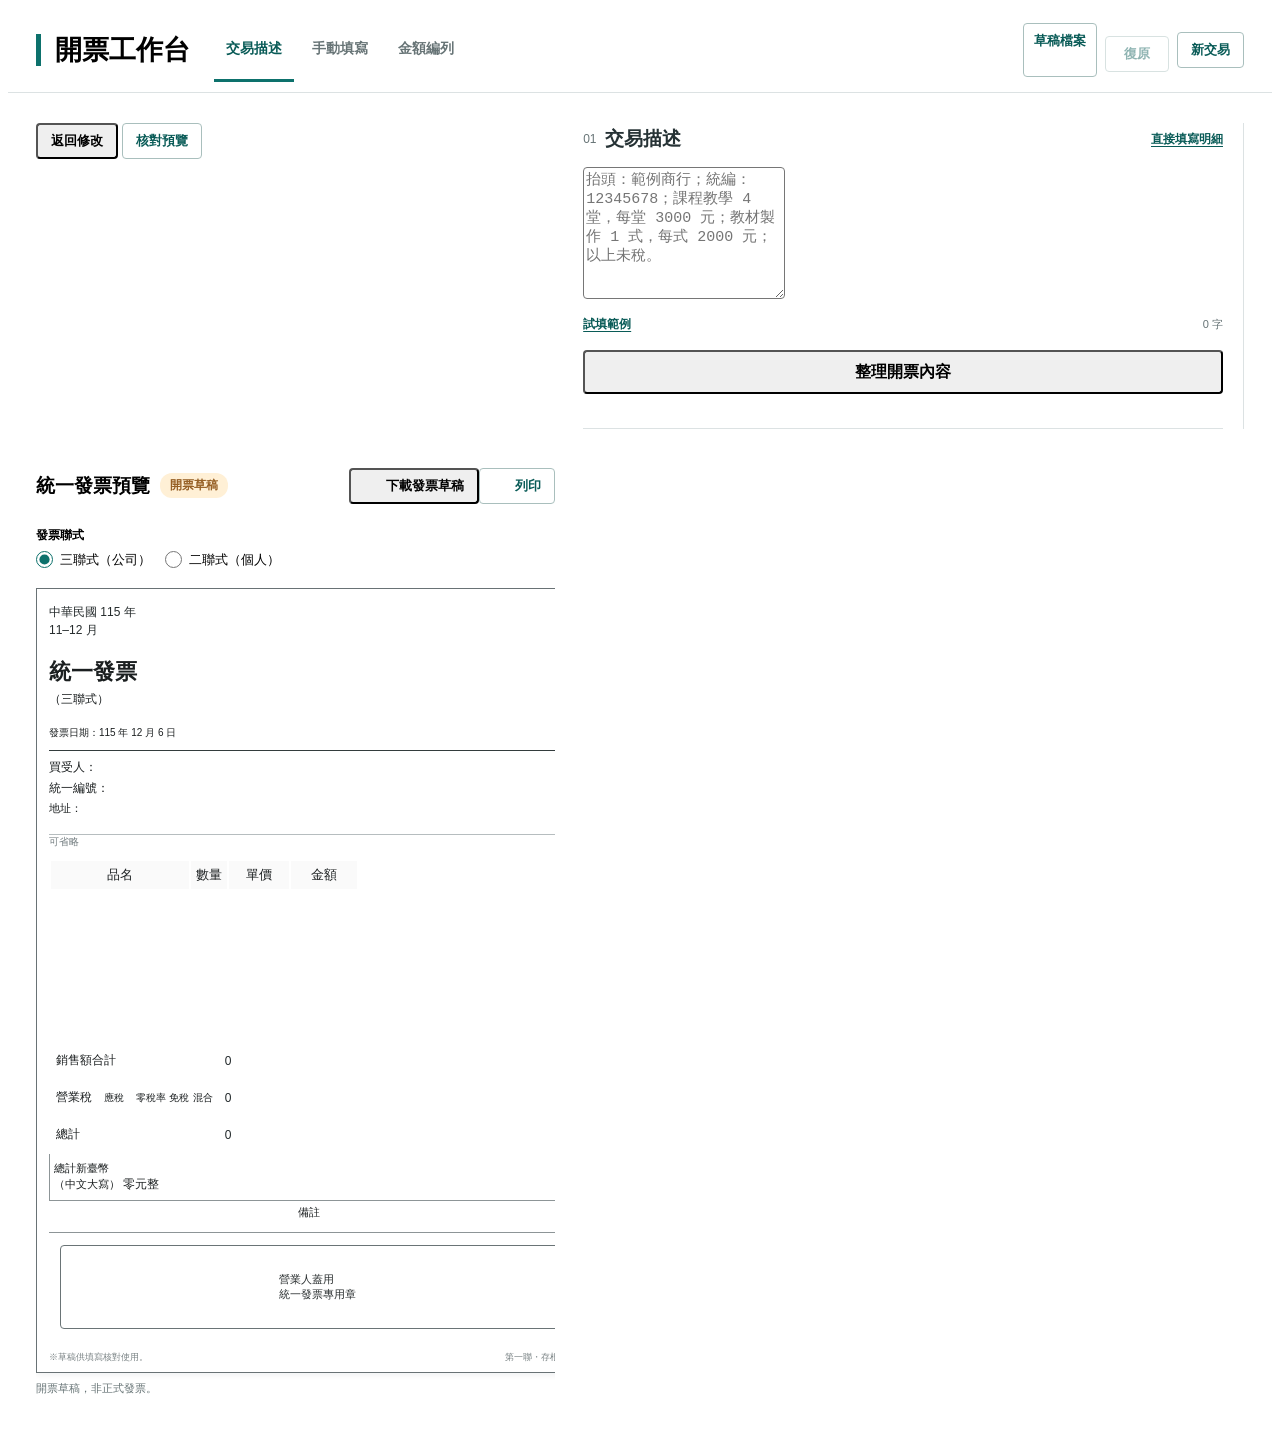
==== commit c4f36ec1: "Add shared invoice entry modes, blank paper preview and compact mobile layout; update README" ====
--- a/index.html
+++ b/index.html
@@ -5,12 +5,16 @@
   <meta name="viewport" content="width=device-width, initial-scale=1">
   <title>開票工作台｜發票草稿與金額編列</title>
   <link rel="stylesheet" href="style.css?v=20261104c">
-  <link rel="stylesheet" href="workspace.css?v=20261111c">
+  <link rel="stylesheet" href="workspace.css?v=20261113b">
 </head>
 <body>
   <header class="app-hero">
     <h1>開票工作台</h1>
-    <nav aria-label="主要功能"><a class="active" href="#transactionText" aria-current="page">開立發票</a><a href="#draftFiles">草稿檔案</a><a href="#buyerFields">買受人資料</a><a href="#itemsBody">品項明細</a></nav>
+    <nav class="entry-tabs" role="tablist" aria-label="填寫方式">
+      <button type="button" id="modeDescription" role="tab" aria-controls="entryPanel" aria-selected="true" data-entry-mode="description">交易描述</button>
+      <button type="button" id="modeManual" role="tab" aria-controls="entryPanel" aria-selected="false" tabindex="-1" data-entry-mode="manual">手動填寫</button>
+      <button type="button" id="modeAllocation" role="tab" aria-controls="entryPanel" aria-selected="false" tabindex="-1" data-entry-mode="allocation">金額編列</button>
+    </nav>
     <div class="workspace-actions" role="group" aria-label="交易操作">
       <button type="button" class="secondary" id="undoPlan" title="回復上次帶入或套用前的資料" disabled>復原</button>
       <button type="button" class="secondary" id="newDraft">新交易</button>
@@ -19,11 +23,11 @@
 
   <main>
     <nav class="mobile-view-controls" aria-label="工作區檢視">
-      <button type="button" id="showEditor" aria-pressed="true">編輯資料</button>
-      <button type="button" id="showPreview" class="secondary" aria-pressed="false">發票預覽</button>
+      <button type="button" id="showEditor" aria-pressed="true">返回修改</button>
+      <button type="button" id="showPreview" class="secondary" aria-pressed="false">核對預覽</button>
       <output id="mobileTotal" aria-label="含稅總額">$0</output>
     </nav>
-    <section class="workspace-panel">
+    <section class="workspace-panel" id="entryPanel" role="tabpanel" aria-labelledby="modeDescription">
       <details class="draft-tools" id="draftFiles"><summary>草稿檔案 <span id="saveStatus" role="status" aria-live="polite">尚未儲存</span></summary><div class="draft-actions">
         <button type="button" id="saveDraft">匯出草稿檔</button>
         <button type="button" class="secondary" id="loadDraft">載入草稿檔</button>
@@ -147,14 +151,15 @@
         </table>
       </div>
 
-      <div class="editor-footer"><button type="button" class="secondary" id="copySummary">複製摘要</button></div>
+      <div class="editor-footer"><button type="button" id="checkPreview">核對預覽</button><button type="button" class="secondary" id="copySummary">複製摘要</button></div>
     </section>
 
     <div class="right-workspace">
       <section class="preview-panel">
         <div class="preview-heading"><h2>統一發票預覽 <span class="draft-badge">開票草稿</span></h2>
-          <div class="toolbar"><button type="button" id="downloadInvoice" title="下載發票草稿 PNG"><img class="button-icon" src="assets/icons/download.svg" alt="">下載發票草稿</button><button type="button" class="secondary" id="printInvoice"><img class="button-icon" src="assets/icons/printer.svg" alt="">列印</button></div>
-        </div>
+          <div class="toolbar preview-actions"><button type="button" class="secondary" id="backToEditor">返回修改</button><button type="button" id="downloadInvoice" title="下載發票草稿 PNG"><img class="button-icon" src="assets/icons/download.svg" alt="">下載發票草稿</button><button type="button" class="secondary" id="printInvoice" title="列印草稿" aria-label="列印草稿"><img class="button-icon" src="assets/icons/printer.svg" alt="">列印</button></div>
+        </div>
+        <p id="previewState" role="status" hidden></p>
         <button type="button" class="secondary" id="zoomInvoice" aria-pressed="false">放大檢視</button>
         <div class="print-preview" id="printPreview"></div>
         <p id="exportStatus" role="status" aria-live="polite"></p>
@@ -230,6 +235,7 @@
   <script src="assets/vendor/html-to-image/html-to-image.js?v=1.11.13"></script>
   <script src="script.js?v=20261111b"></script>
   <script src="transaction-parser.js?v=20261111b"></script>
-  <script src="draft-workflow.js?v=20261111c"></script>
+  <script src="draft-workflow.js?v=20261113a"></script>
+  <script src="workspace-modes.js?v=20261113b"></script>
 </body>
 </html>
--- a/workspace.css
+++ b/workspace.css
@@ -74,7 +74,7 @@
 .invoice-number-settings { margin: 12px 0; font-size: 12px; color: var(--muted); }
 .invoice-number-settings label { margin-top: 8px; }
 .settings label { color: var(--text); font-size: 12px; }
-.settings label:last-child { grid-column: 1 / -1; }
+.settings label:last-child { grid-column: auto; }
 .memo-field { margin-top: 14px; font-size: 12px; color: var(--text); }
 .editor-bottom { display: grid; grid-template-columns: minmax(0,1fr) minmax(0,1fr); align-items: start; gap: 24px; margin-top: 20px; }
 .editor-bottom .memo-field { margin: 0; }
@@ -329,3 +329,112 @@
   .invoice-stage .invoice-stack { width: auto; transform: none !important; }
   .invoice-stage .invoice-paper.invoice-template { width: 100%; min-width: 0; }
 }
+
+/* Entry modes share one invoice editor and one preview. */
+.app-hero { gap: 12px 24px; }
+.app-hero .entry-tabs { gap: 6px; align-items: stretch; }
+.entry-tabs [role="tab"] { background: transparent; color: var(--muted); border: 0; border-bottom: 3px solid transparent; border-radius: 0; min-height: 44px; padding: 8px 12px; font-size: 14px; white-space: nowrap; }
+.entry-tabs [aria-selected="true"] { color: var(--primary-dark); border-bottom-color: var(--primary); }
+.entry-tabs [role="tab"]:hover { background: var(--primary-soft); }
+.entry-tabs [role="tab"]:focus-visible { outline: 2px solid var(--primary); outline-offset: 2px; }
+.workspace-actions .draft-tools { position: relative; padding: 0; margin: 0; border: 0; }
+.workspace-actions .draft-tools > summary { list-style: none; padding: 8px 10px; min-height: 36px; border: 1px solid #a9bfbd; border-radius: 4px; color: var(--primary-dark); font-size: 13px; font-weight: 600; }
+.workspace-actions .draft-tools > summary::-webkit-details-marker { display: none; }
+.workspace-actions #saveStatus { float: none; display: block; font-size: 11px; font-weight: 400; color: var(--muted); max-width: 260px; }
+.workspace-actions .draft-tools:not([open]) #saveStatus { display: none; }
+.workspace-actions .draft-tools .draft-actions { position: absolute; right: 0; top: calc(100% + 8px); z-index: 40; width: 260px; margin: 0; padding: 12px; border: 1px solid var(--line-strong); border-radius: 4px; background: #fff; box-shadow: 0 6px 18px #26323514; }
+.workspace-actions .draft-actions button { width: 100%; text-align: left; }
+#entryStatus { margin: 0 0 16px; display: flex; flex-wrap: wrap; align-items: center; gap: 8px; }
+#entryStatus .text-action { margin-left: auto; }
+#sharedEditor > .price-options { margin: 12px 0 0; }
+#sharedEditor > .price-options:not([open]) { font-size: 12px; }
+.transaction-section[hidden], .strategy-panel[hidden], #sharedEditor[hidden], #entryStatus[hidden], #printPreview[hidden], #previewState[hidden], #zoomInvoice[hidden] { display: none !important; }
+.preview-controls { display: flex; align-items: center; justify-content: space-between; gap: 8px; margin: -6px 0 12px; }
+.preview-controls .invoice-type-selector { gap: 6px 14px; }
+.preview-controls .invoice-type-selector legend { float: none; margin: 0; padding: 0; font-size: 12px; }
+.preview-controls #zoomInvoice { margin: 0; }
+#previewState { margin: 0 0 14px; padding: 10px 12px; border-left: 3px solid #aa7b38; background: #fff8ed; color: #805414; font-size: 13px; }
+#checkPreview, #backToEditor { display: none; }
+.allocation-workspace { margin: 0; padding: 0 0 16px; border-top: 0; border-bottom: 1px solid var(--line); }
+.allocation-workspace #versionTools > summary { display: none; }
+.allocation-workspace #versionTools .section-head { padding-top: 0; }
+.allocation-workspace .section-head h2 { font-size: 19px; }
+.allocation-workspace #versionTools .allocation-settings > summary { margin-top: 4px; }
+.allocation-workspace .allocation-settings .form-grid { grid-template-columns: repeat(2, minmax(0,1fr)); }
+.allocation-workspace .field, .allocation-workspace input, .allocation-workspace select { min-width: 0; }
+.allocation-workspace .suggestion { grid-template-columns: minmax(0,1fr) auto; }
+.allocation-workspace .suggestion-description { padding-right: 48px; }
+.allocation-workspace .suggestion button[data-apply-plan] { grid-column: 1 / -1; grid-row: auto; width: 100%; }
+.allocation-workspace .hint { display: none; }
+.allocation-context { margin: 10px 0; font-size: 13px; color: var(--muted); }
+.allocation-context[hidden], .allocation-workspace.source-versions .allocation-settings { display: none; }
+@media (max-width: 1080px) and (min-width: 761px) {
+  .app-hero { gap: 8px 16px; }
+  .app-hero h1 { font-size: 24px; }
+  .entry-tabs [role="tab"] { padding: 8px; font-size: 13px; }
+  .workspace-actions { gap: 6px; }
+}
+@media (max-width: 760px) {
+  .app-hero { display: grid; grid-template-columns: 1fr; gap: 12px; padding-bottom: 0; }
+  .app-hero h1 { grid-row: 1; font-size: 23px; }
+  .workspace-actions { grid-row: 2; justify-content: flex-start; margin: 0; flex-basis: auto; }
+  .workspace-actions .draft-tools { margin-right: auto; }
+  .workspace-actions .draft-tools > summary { min-height: 44px; padding: 12px 10px; }
+  .workspace-actions .draft-tools .draft-actions { left: 0; right: auto; width: min(270px, calc(100vw - 32px)); }
+  .app-hero .entry-tabs { grid-row: 3; display: grid; grid-template-columns: repeat(3,minmax(0,1fr)); gap: 0; }
+  .entry-tabs [role="tab"] { font-size: 14px; padding: 10px 4px; width: 100%; }
+  .mobile-view-controls { justify-content: space-between; align-items: center; margin-bottom: 16px; }
+  .mobile-view-controls #mobileTotal { width: auto; flex: 1; }
+  .mobile-view-controls button { flex: 0 0 auto; min-width: 100px; }
+  .mobile-view-controls #showEditor { display: none; }
+  .preview-mode .mobile-view-controls #showEditor { display: block; }
+  .preview-mode .mobile-view-controls #showPreview { display: none; }
+  .preview-mode .app-hero .entry-tabs { display: none; }
+  .preview-mode .preview-panel { display: flex; flex-direction: column; }
+  .preview-mode .preview-heading { display: contents; }
+  .preview-heading h2 { order: 0; margin-bottom: 14px; }
+  #previewState { order: 1; }
+  #zoomInvoice { order: 2; align-self: flex-start; }
+  .preview-controls { order: 2; margin: 0 0 10px; }
+  .preview-controls .invoice-type-selector legend { position: absolute; width: 1px; height: 1px; overflow: hidden; clip-path: inset(50%); white-space: nowrap; }
+  .preview-controls .invoice-type-selector { gap: 6px; }
+  .preview-controls .invoice-type-selector label { min-height: 44px; font-size: 12px; gap: 5px; }
+  .preview-controls #zoomInvoice { min-height: 44px; padding: 6px 8px; font-size: 12px; }
+  #printPreview { order: 3; }
+  #exportStatus, #invoiceImageLink { order: 4; }
+  .preview-heading .preview-actions { order: 5; position: sticky; bottom: 0; display: flex; flex-wrap: wrap; gap: 8px; padding: 12px 0; background: #fff; border-top: 1px solid var(--line); margin-top: 16px; z-index: 10; }
+  .preview-actions #backToEditor { display: block; flex: 0 0 88px; width: auto; }
+  .preview-actions #printInvoice { flex: 0 0 44px; min-width: 44px; width: 44px; font-size: 0; }
+  .preview-actions #printInvoice .button-icon { margin: 0; }
+  .preview-actions #downloadInvoice { flex: 1; width: auto; min-width: 0; padding: 8px; }
+  #checkPreview { display: block; flex: 1; }
+}
+@media (max-width: 760px) {
+  .app-hero { display: flex; flex-wrap: wrap; align-items: center; gap: 4px 8px; padding: 6px 12px 0; }
+  .app-hero h1 { font-size: 20px; padding-left: 8px; }
+  .workspace-actions { margin-left: auto; flex-basis: auto; gap: 5px; }
+  .workspace-actions button { min-width: 44px; min-height: 44px; padding: 6px 7px; font-size: 12px; }
+  .workspace-actions .draft-tools { margin-right: 0; }
+  .workspace-actions .draft-tools > summary { font-size: 12px; padding: 12px 7px; }
+  .workspace-actions .draft-tools .draft-actions { left: auto; right: 0; }
+  .app-hero .entry-tabs { flex-basis: 100%; }
+  main { padding: 8px 12px 24px; }
+  .mobile-view-controls { margin-bottom: 8px; padding: 4px 0; gap: 4px; }
+  .transaction-section textarea { min-height: 100px; margin-top: 6px; }
+  .description-help { margin-bottom: 4px; }
+  .source-options { margin-top: 8px; gap: 6px; }
+  .review-actions { margin-top: 6px; }
+  .subsection-title { padding: 12px 0 8px; }
+  .buyer-fields, .settings { gap: 8px; padding-bottom: 12px; }
+  .buyer-fields label { gap: 4px; }
+  .editor-bottom { gap: 8px; margin-top: 12px; }
+  .metric, .metric.highlight { padding: 5px 0; }
+  .invoice-number-settings { margin: 8px 0; }
+  .allocation-workspace .form-grid { gap: 10px; }
+  .preview-heading h2 { margin-bottom: 8px; font-size: 18px; }
+  .preview-heading .preview-actions { padding: 8px 0; margin-top: 8px; }
+}
+@media print {
+  .preview-controls, #previewState, .preview-actions { display: none !important; }
+  #printPreview[hidden] { display: block !important; }
+}
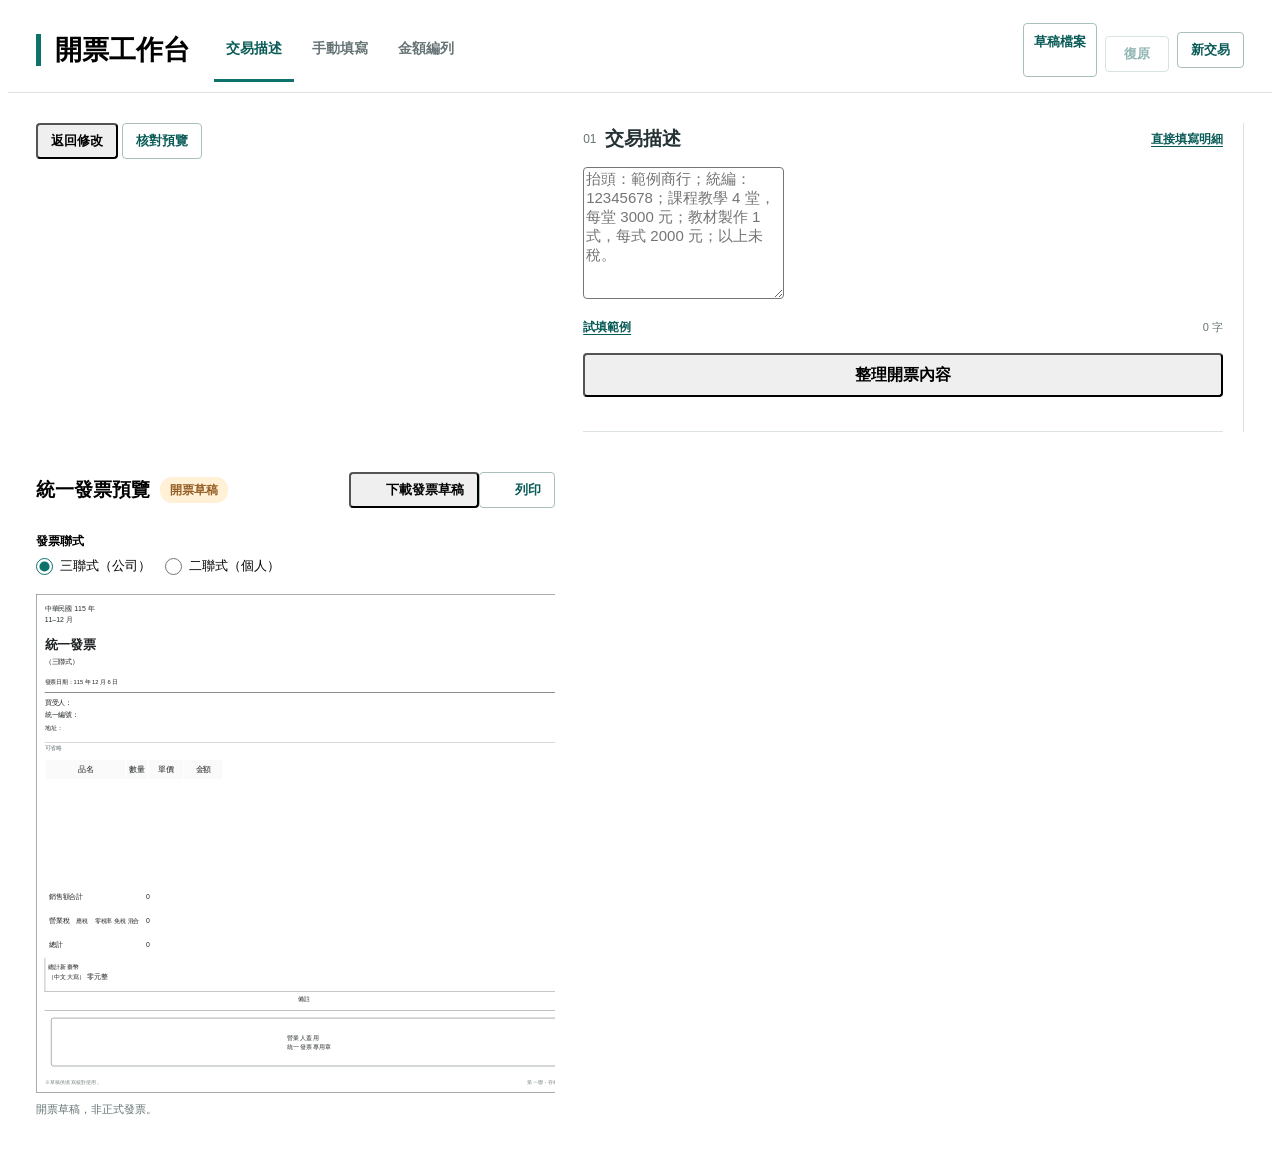
==== commit b91de707: "Fix mobile item fields and preserve invoice preview proportions" ====
--- a/index.html
+++ b/index.html
@@ -2,10 +2,11 @@
 <html lang="zh-Hant">
 <head>
   <meta charset="utf-8">
-  <meta name="viewport" content="width=device-width, initial-scale=1">
+  <meta name="viewport" content="width=device-width, initial-scale=1, viewport-fit=cover">
   <title>開票工作台｜發票草稿與金額編列</title>
   <link rel="stylesheet" href="style.css?v=20261104c">
-  <link rel="stylesheet" href="workspace.css?v=20261113b">
+  <link rel="stylesheet" href="workspace.css?v=20261114a">
+  <link rel="stylesheet" href="responsive.css?v=20261114b">
 </head>
 <body>
   <header class="app-hero">
@@ -39,10 +40,10 @@
         <textarea id="transactionText" rows="3" placeholder="抬頭：範例商行；統編：12345678；課程教學 4 堂，每堂 3000 元；教材製作 1 式，每式 2000 元；以上未稅。"></textarea>
         <div class="description-help"><button type="button" class="text-action" id="fillExample">試填範例</button><span id="descriptionCount">0 字</span></div>
         <button type="button" id="parseTransaction">整理開票內容</button>
-        <fieldset id="priceQuestion" hidden><legend>這些單價是未稅還是含稅？</legend><div class="price-choices"><label><input type="radio" name="priceAnswer" value="untaxed">未稅，另加營業稅</label><label><input type="radio" name="priceAnswer" value="taxed">含稅，已含營業稅</label></div><button type="button" id="resolvePrice">確認價格並繼續</button><p id="priceQuestionStatus" role="status"></p></fieldset>
-        <details class="price-options"><summary>調整全部品項的價格類型：<span id="sourcePriceSummary">待確認</span></summary><div class="price-confirmation">
-          <label>描述中的價格<select id="sourcePriceType"><option value="pending">待確認</option><option value="untaxed">未稅</option><option value="taxed">含稅</option></select></label>
-          <button type="button" class="secondary" id="confirmSourcePrice">確認並套用價格類型</button>
+        <fieldset id="priceQuestion" hidden><legend>待確認的單價是未稅還是含稅？</legend><div class="price-choices"><label><input type="radio" name="priceAnswer" value="untaxed"><span>未稅<small>另加營業稅</small></span></label><label><input type="radio" name="priceAnswer" value="taxed"><span>含稅<small>已含營業稅</small></span></label></div><button type="button" id="resolvePrice">確認單價類型</button><p id="priceQuestionStatus" role="status"></p></fieldset>
+        <details class="price-options"><summary>修改含稅／未稅（目前：<span id="sourcePriceSummary">待確認</span>）</summary><div class="price-confirmation">
+          <label>全部品項單價<select id="sourcePriceType"><option value="pending">待確認</option><option value="untaxed">未稅</option><option value="taxed">含稅</option></select></label>
+          <button type="button" class="secondary" id="confirmSourcePrice">套用全部品項</button>
         </div></details>
         <p id="sourceStatus" role="status" aria-live="polite"></p>
         <ul id="sourceIssues" hidden></ul>
@@ -128,7 +129,7 @@
 
       <div class="subsection-title items-title">
         <span><span class="section-number" aria-hidden="true">04</span>品項明細 <small>小計為未稅；單價依各筆標示</small></span>
-        <div class="toolbar"><button type="button" class="secondary" id="addRow"><img class="button-icon" src="assets/icons/plus.svg" alt="">新增品項</button><details class="item-tools"><summary>更多設定</summary><button type="button" class="secondary" id="clearRows">清除明細</button><button type="button" class="secondary" id="itemDetails" aria-pressed="false">稅別設定</button></details></div>
+        <div class="toolbar"><button type="button" class="secondary" id="addRow"><img class="button-icon" src="assets/icons/plus.svg" alt="">新增品項</button><details class="item-tools"><summary>更多設定</summary><button type="button" class="secondary" id="clearRows">清除明細</button><button type="button" class="secondary" id="itemDetails" aria-pressed="false">單價與稅別設定</button></details></div>
       </div>
 
       <div class="table-wrap">
@@ -233,9 +234,9 @@
   </main>
 
   <script src="assets/vendor/html-to-image/html-to-image.js?v=1.11.13"></script>
-  <script src="script.js?v=20261111b"></script>
+  <script src="script.js?v=20261114b"></script>
   <script src="transaction-parser.js?v=20261111b"></script>
   <script src="draft-workflow.js?v=20261113a"></script>
-  <script src="workspace-modes.js?v=20261113b"></script>
+  <script src="workspace-modes.js?v=20261114a"></script>
 </body>
 </html>
--- a/workspace.css
+++ b/workspace.css
@@ -353,6 +353,14 @@
 .preview-controls .invoice-type-selector { gap: 6px 14px; }
 .preview-controls .invoice-type-selector legend { float: none; margin: 0; padding: 0; font-size: 12px; }
 .preview-controls #zoomInvoice { margin: 0; }
+#sharedEditor > #priceQuestion { margin: 12px 0 0; padding: 10px 12px; }
+#sharedEditor > #priceQuestion .price-choices { display: grid; grid-template-columns: repeat(2,minmax(0,1fr)); gap: 8px; margin: 0 0 8px; }
+#sharedEditor > #priceQuestion .price-choices label { min-height: 44px; padding: 6px 10px; border: 1px solid var(--line); border-radius: 4px; cursor: pointer; }
+#sharedEditor > #priceQuestion .price-choices label:has(input:checked) { border-color: var(--primary); background: var(--primary-soft); }
+.price-choices span { font-weight: 650; }
+.price-choices small { display: block; color: var(--muted); font-size: 12px; font-weight: 400; }
+#sharedEditor > #priceQuestion + .price-options { margin-top: 8px; }
+#sharedEditor > #priceQuestion:not([hidden]) + .price-options { display: none; }
 #previewState { margin: 0 0 14px; padding: 10px 12px; border-left: 3px solid #aa7b38; background: #fff8ed; color: #805414; font-size: 13px; }
 #checkPreview, #backToEditor { display: none; }
 .allocation-workspace { margin: 0; padding: 0 0 16px; border-top: 0; border-bottom: 1px solid var(--line); }
--- a/responsive.css
+++ b/responsive.css
@@ -0,0 +1,81 @@
+:root {
+  font-family: -apple-system, BlinkMacSystemFont, "Segoe UI", "PingFang TC", "Noto Sans TC", "Microsoft JhengHei", sans-serif;
+}
+html { -webkit-text-size-adjust: 100%; text-size-adjust: 100%; }
+body { min-height: 100vh; min-height: 100dvh; line-height: 1.5; }
+button, input, select, textarea { font-family: inherit; }
+.settings > label, .buyer-fields > label, .lookup-actions, .entry-heading, .subsection-title > span { min-width: 0; }
+.settings input, .settings select, .buyer-fields input { width: 100%; max-width: 100%; min-width: 0; }
+input[type="date"] { appearance: none; -webkit-appearance: none; text-align: left; }
+input[type="date"]::-webkit-date-and-time-value { min-height: 1.5em; text-align: left; }
+.invoice-stage { width: 100%; max-width: 900px; margin-inline: auto; overflow: hidden; }
+.invoice-stage .invoice-stack { width: 900px; transform: scale(var(--paper-scale, 1)); transform-origin: top left; }
+.invoice-stage .invoice-paper.invoice-template { width: 900px; min-width: 900px; }
+.invoice-paper.invoice-template { padding: 16px 14px 10px; }
+.invoice-template .invoice-title { min-height: 72px; }
+.invoice-template .invoice-lines th, .invoice-template .invoice-lines td { height: 30px; }
+.invoice-template .invoice-total-table td { height: 32px; }
+.invoice-template .invoice-grand-line { min-height: 44px; }
+.invoice-template .invoice-footer-tip { margin-top: 10px; }
+.suggestion-topline, .suggestion-topline h3 { min-width: 0; }
+.suggestion-topline h3 { overflow-wrap: anywhere; }
+
+@media (max-width: 760px) {
+  .app-hero { padding-left: max(12px, env(safe-area-inset-left)); padding-right: max(12px, env(safe-area-inset-right)); }
+  main { padding-left: max(12px, env(safe-area-inset-left)); padding-right: max(12px, env(safe-area-inset-right)); }
+  #entryPanel input:not([type="radio"]):not([type="checkbox"]), #entryPanel select, #entryPanel textarea { font-size: 16px; min-width: 0; max-width: 100%; line-height: 1.5; }
+  #entryPanel input:not([type="radio"]):not([type="checkbox"]), #entryPanel select { min-height: 44px; }
+  .settings { grid-template-columns: repeat(2, minmax(0,1fr)); }
+  .settings label { min-width: 0; }
+  .buyer-fields label, .settings label { font-size: 14px; line-height: 1.5; }
+  .subsection-title { gap: 8px; align-items: flex-start; }
+  .items-title > span { width: 100%; }
+  .items-title small { display: block; margin-top: 3px; font-size: 12px; }
+  .items-title .toolbar { width: 100%; align-items: flex-start; }
+  .items-title button, .item-tools summary { min-height: 44px; }
+  .item-tools[open] { max-width: none; flex: 1; }
+  .item-tools[open] button { white-space: normal; }
+
+  /* Editable rows have their own layout; the invoice paper remains a table. */
+  .table-wrap, .show-item-details .table-wrap { overflow: visible; }
+  .table-wrap table, .show-item-details .table-wrap table { display: block; width: 100%; min-width: 0; table-layout: auto; }
+  .table-wrap thead { display: none; }
+  .table-wrap tbody { display: block; }
+  .table-wrap tbody tr { position: relative; display: grid; grid-template-columns: repeat(2,minmax(0,1fr)); gap: 8px 10px; padding: 10px; border-bottom: 1px solid var(--line); }
+  .table-wrap tbody tr:last-child { border-bottom: 0; }
+  .table-wrap tbody td, .table-wrap tbody td:not(:last-child) { min-width: 0; padding: 0; border: 0; }
+  .table-wrap tbody td::before { content: attr(data-label); display: block; margin-bottom: 4px; color: var(--muted); font-size: 12px; line-height: 1.5; text-align: left; }
+  .table-wrap tbody td:first-child { grid-column: 1 / -1; padding-right: 52px; }
+  .table-wrap tbody td:nth-child(2), .table-wrap tbody td:nth-child(3) { grid-row: 2; }
+  .table-wrap tbody td:nth-child(6) { grid-column: 1 / -1; display: flex; align-items: baseline; justify-content: flex-end; gap: 8px; order: 3; font-size: 16px; }
+  .table-wrap tbody td:nth-child(6)::before { margin: 0; }
+  .table-wrap tbody td:last-child { position: absolute; top: 32px; right: 10px; width: 44px; }
+  .table-wrap tbody td:last-child::before { display: none; }
+  .table-wrap .remove { width: 44px; min-height: 44px; padding: 0; }
+  .table-wrap input, .table-wrap select { width: 100%; }
+  .table-wrap .unit-kind { min-height: 18px; margin-top: 3px; }
+  .show-item-details .table-wrap tbody td:nth-child(4), .show-item-details .table-wrap tbody td:nth-child(5), .show-item-details .table-wrap tbody td:nth-child(7), .show-item-details .table-wrap tbody td:nth-child(8) { display: block; width: auto !important; order: 2; }
+  .show-item-details .table-wrap tbody td:nth-child(7), .show-item-details .table-wrap tbody td:nth-child(8) { order: 3; }
+  .preview-controls { flex-wrap: wrap; }
+  .preview-controls .invoice-type-selector { min-width: 0; flex: 1 1 200px; }
+  .preview-controls #zoomInvoice { flex-shrink: 0; }
+  .preview-heading .preview-actions { padding-bottom: max(8px, env(safe-area-inset-bottom)); }
+  .preview-actions #downloadInvoice { white-space: normal; line-height: 1.4; }
+  .preview-mode .preview-actions { bottom: 0; }
+  .preview-zoomed .invoice-stage { overflow-x: auto; }
+  .preview-zoomed .invoice-stage .invoice-stack { transform: none; }
+  .allocation-workspace .suggestion-description { grid-column: 1 / -1; grid-row: auto; padding: 0; white-space: normal; overflow-wrap: anywhere; }
+  .allocation-workspace .suggestion-details { grid-column: 1 / -1; grid-row: auto; justify-self: start; height: auto; }
+  .allocation-workspace .suggestion .suggestion-total { grid-column: 2; grid-row: 1; }
+  .allocation-workspace .suggestion button[data-apply-plan] { grid-row: auto; min-height: 44px; }
+}
+@media (max-width: 360px) {
+  .settings { grid-template-columns: minmax(0,1fr); }
+  .allocation-workspace .allocation-settings .form-grid { grid-template-columns: minmax(0,1fr); }
+  .preview-actions #backToEditor { flex-basis: 78px; }
+}
+@media print {
+  .invoice-stage { max-width: none; overflow: visible; height: auto !important; }
+  .invoice-stage .invoice-stack { width: 100%; transform: none !important; }
+  .invoice-stage .invoice-paper.invoice-template { width: 100%; min-width: 0; }
+}
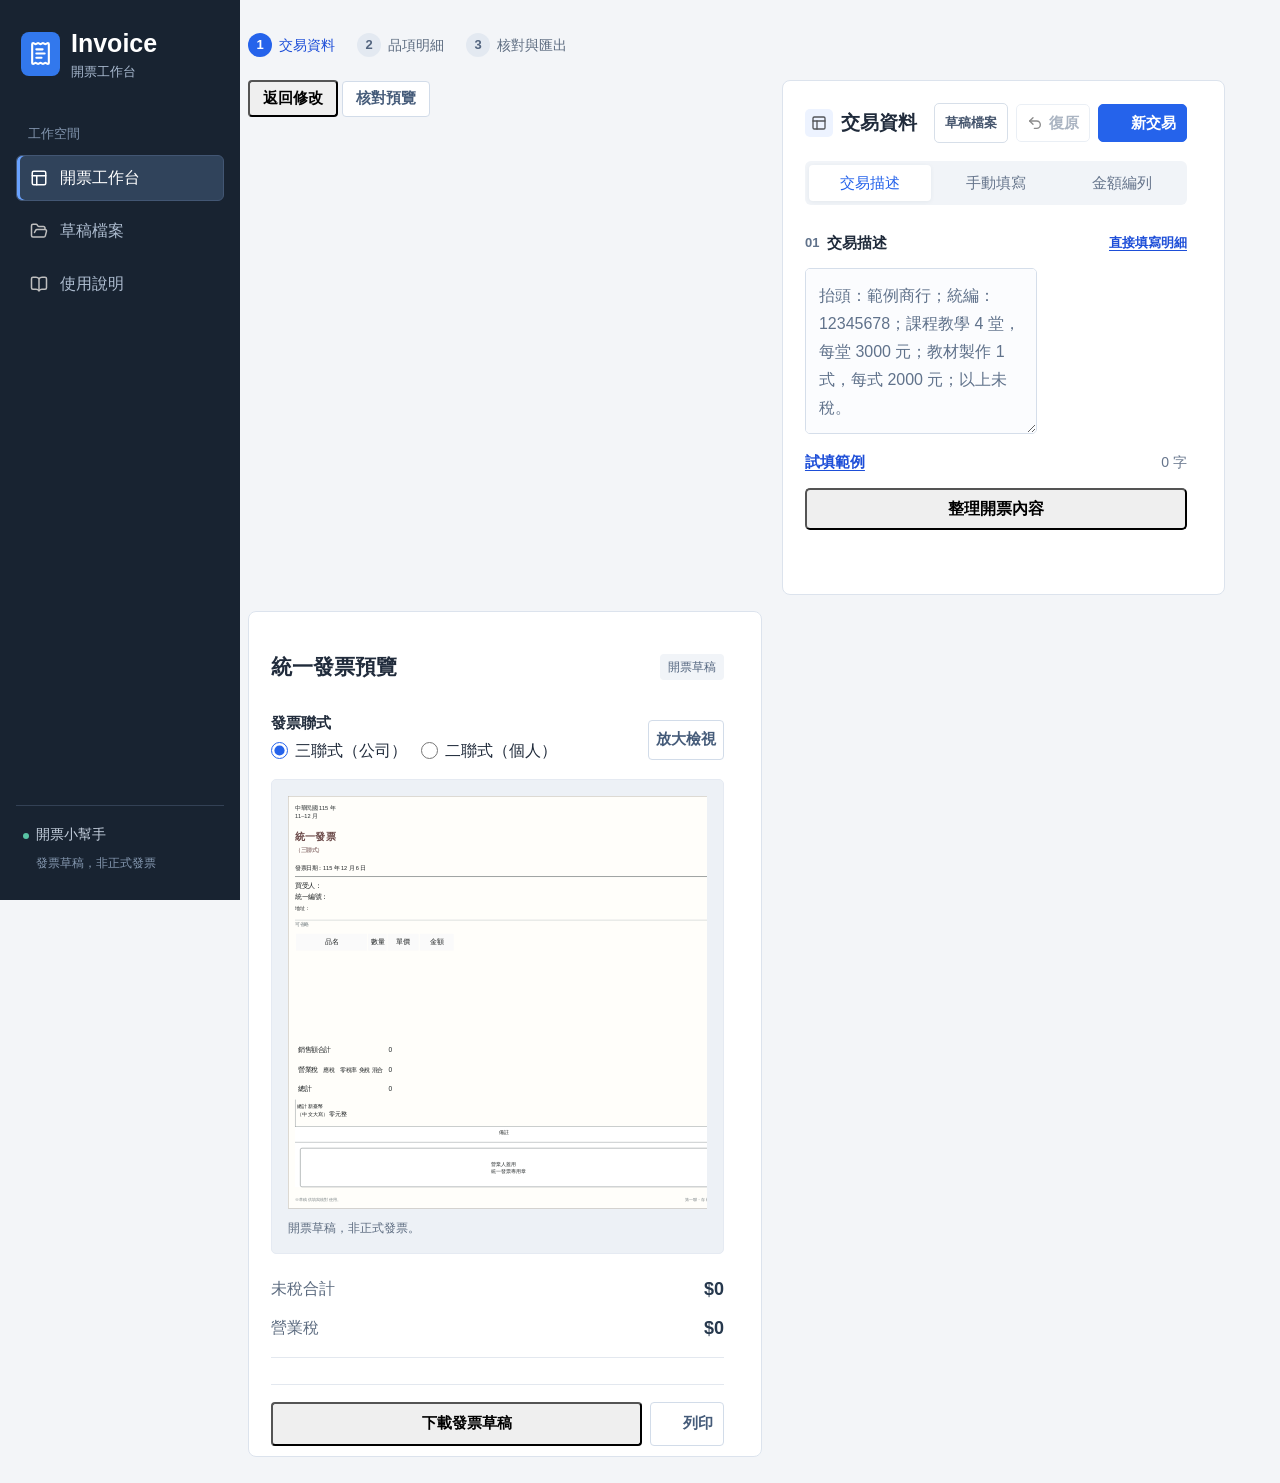
==== commit 72c4c707: "Publish compact invoice workspace with in-app guide and updated README" ====
--- a/index.html
+++ b/index.html
@@ -3,14 +3,26 @@
 <head>
   <meta charset="utf-8">
   <meta name="viewport" content="width=device-width, initial-scale=1, viewport-fit=cover">
-  <title>開票工作台｜發票草稿與金額編列</title>
+  <title>開票小幫手｜開票工作台</title>
   <link rel="stylesheet" href="style.css?v=20261104c">
-  <link rel="stylesheet" href="workspace.css?v=20261114a">
-  <link rel="stylesheet" href="responsive.css?v=20261114b">
+  <link rel="stylesheet" href="workspace.css?v=20261114c">
+  <link rel="stylesheet" href="responsive.css?v=20261114c">
+  <link rel="stylesheet" href="workspace-preview.css?v=6">
 </head>
-<body>
+<body class="design-preview">
+  <aside class="design-sidebar" aria-label="主要導覽">
+    <a class="design-brand" href="index.html"><span class="brand-mark"><img src="assets/workspace-preview/receipt-text.svg" alt=""></span><span>Invoice<small>開票工作台</small></span></a>
+    <div class="sidebar-group-label">工作空間</div>
+    <nav class="design-navigation">
+      <button type="button" id="designHome" aria-current="page"><img src="assets/workspace-preview/panels-top-left.svg" alt="">開票工作台</button>
+      <button type="button" id="designDrafts"><img src="assets/workspace-preview/folder-open.svg" alt="">草稿檔案</button>
+      <button type="button" id="designGuide" aria-haspopup="dialog" aria-controls="designHelp"><img src="assets/workspace-preview/book-open.svg" alt="">使用說明</button>
+    </nav>
+    <div class="sidebar-bottom"><span class="local-status-dot"></span>開票小幫手<small>發票草稿，非正式發票</small></div>
+  </aside>
+  <button type="button" class="sidebar-scrim" aria-label="關閉導覽" hidden></button>
   <header class="app-hero">
-    <h1>開票工作台</h1>
+    <div class="design-breadcrumb"><button type="button" id="designMenu" aria-label="開啟導覽" aria-expanded="false"><img src="assets/workspace-preview/menu.svg" alt=""></button><span>工作台</span><img src="assets/workspace-preview/chevron-right.svg" alt=""><strong>新增交易</strong></div>
     <nav class="entry-tabs" role="tablist" aria-label="填寫方式">
       <button type="button" id="modeDescription" role="tab" aria-controls="entryPanel" aria-selected="true" data-entry-mode="description">交易描述</button>
       <button type="button" id="modeManual" role="tab" aria-controls="entryPanel" aria-selected="false" tabindex="-1" data-entry-mode="manual">手動填寫</button>
@@ -23,6 +35,14 @@
   </header>
 
   <main>
+    <h1 class="design-screen-title">開票工作台</h1>
+    <div class="design-workbar" id="designWorkbar">
+      <ol class="design-flow" aria-label="目前作業階段">
+        <li data-design-section="buyer" aria-current="step"><span>1</span><strong>交易資料</strong></li>
+        <li data-design-section="items"><span>2</span><strong>品項明細</strong></li>
+        <li data-design-section="preview"><span>3</span><strong>核對與匯出</strong></li>
+      </ol>
+    </div>
     <nav class="mobile-view-controls" aria-label="工作區檢視">
       <button type="button" id="showEditor" aria-pressed="true">返回修改</button>
       <button type="button" id="showPreview" class="secondary" aria-pressed="false">核對預覽</button>
@@ -238,5 +258,14 @@
   <script src="transaction-parser.js?v=20261111b"></script>
   <script src="draft-workflow.js?v=20261113a"></script>
   <script src="workspace-modes.js?v=20261114a"></script>
+  <dialog class="design-help" id="designHelp" aria-labelledby="designHelpTitle">
+    <div class="design-help-heading"><div><img src="assets/workspace-preview/book-open.svg" alt=""><h2 id="designHelpTitle">使用說明</h2></div><button type="button" id="closeDesignHelp" aria-label="關閉使用說明" title="關閉使用說明" autofocus>&times;</button></div>
+    <iframe id="designHelpFrame" title="開票工作台圖文操作說明" data-src="workspace-guide.html?embedded=1&amp;v=5"></iframe>
+  </dialog>
+  <dialog class="design-help design-paper-modal" id="paperView" aria-labelledby="paperViewTitle">
+    <div class="design-help-heading"><div><img src="assets/workspace-preview/receipt-text.svg" alt=""><h2 id="paperViewTitle">發票草稿檢視</h2></div><button type="button" id="closePaperView" aria-label="關閉發票檢視" title="關閉發票檢視" autofocus>&times;</button></div>
+    <div id="paperViewContent" class="paper-view-scroll" tabindex="0" aria-label="發票票面，可捲動檢視"></div>
+  </dialog>
+  <script src="workspace-preview.js?v=6"></script>
 </body>
 </html>
--- a/workspace.css
+++ b/workspace.css
@@ -193,7 +193,6 @@
 .suggestion-description { font-weight: 400; }
 .suggestion-lines th:first-child { width: 36%; }
 .suggestion-lines td { overflow-wrap: anywhere; }
-#undoPlan { margin-top: 8px; }
 .button-icon { width: 16px; height: 16px; vertical-align: -3px; margin-right: 6px; }
 @media (max-width: 1080px) {
   main { grid-template-columns: minmax(0, 44fr) minmax(0, 56fr); padding: 24px 18px; gap: 22px; }
--- a/responsive.css
+++ b/responsive.css
@@ -4,6 +4,9 @@
 html { -webkit-text-size-adjust: 100%; text-size-adjust: 100%; }
 body { min-height: 100vh; min-height: 100dvh; line-height: 1.5; }
 button, input, select, textarea { font-family: inherit; }
+.workspace-actions { gap: 8px; }
+.workspace-actions > .draft-tools { display: block; flex: 0 0 auto; margin: 0; }
+.workspace-actions > button, .workspace-actions .draft-tools > summary { display: inline-flex; align-items: center; justify-content: center; height: 36px; min-height: 36px; margin: 0; padding: 0 10px; line-height: 1.5; }
 .settings > label, .buyer-fields > label, .lookup-actions, .entry-heading, .subsection-title > span { min-width: 0; }
 .settings input, .settings select, .buyer-fields input { width: 100%; max-width: 100%; min-width: 0; }
 input[type="date"] { appearance: none; -webkit-appearance: none; text-align: left; }
@@ -21,6 +24,7 @@
 .suggestion-topline h3 { overflow-wrap: anywhere; }
 
 @media (max-width: 760px) {
+  .workspace-actions > button, .workspace-actions .draft-tools > summary { height: 44px; min-height: 44px; }
   .app-hero { padding-left: max(12px, env(safe-area-inset-left)); padding-right: max(12px, env(safe-area-inset-right)); }
   main { padding-left: max(12px, env(safe-area-inset-left)); padding-right: max(12px, env(safe-area-inset-right)); }
   #entryPanel input:not([type="radio"]):not([type="checkbox"]), #entryPanel select, #entryPanel textarea { font-size: 16px; min-width: 0; max-width: 100%; line-height: 1.5; }
--- a/workspace-preview.css
+++ b/workspace-preview.css
@@ -0,0 +1,270 @@
+:root {
+  --primary: #2563eb;
+  --primary-dark: #1d4ed8;
+  --primary-soft: #eef4ff;
+  --text: #202b3b;
+  --muted: #65748b;
+  --line: #e3e8ef;
+  --line-strong: #ccd5e1;
+}
+body.design-preview { background: #f3f5f8; padding-left: 208px; color: var(--text); }
+.design-preview button { font-size: 15px; }
+.design-preview .description-help, .design-preview .source-options, .design-preview .status, .design-preview .table-wrap td { font-size: 14px; }
+.design-preview .table-wrap .unit-kind { font-size: 13px; }
+.design-sidebar { position: fixed; inset: 0 auto 0 0; width: 208px; padding: 28px 16px; background: #182331; color: #fff; z-index: 60; display: flex; flex-direction: column; }
+.design-brand { display: flex; align-items: center; gap: 11px; padding: 0 5px; text-decoration: none; color: #fff; font-size: 25px; font-weight: 750; line-height: 1.2; }
+.design-brand small { display: block; font-size: 13px; font-weight: 450; color: #a7b8ce; margin-top: 6px; }
+.brand-mark { width: 39px; height: 44px; border-radius: 8px; display: grid; place-items: center; background: #3278ed; }
+.brand-mark img { width: 25px; height: 25px; filter: invert(1); }
+.sidebar-group-label { margin: 44px 12px 12px; font-size: 13px; color: #8194ad; }
+.design-navigation { display: grid; gap: 7px; }
+.design-navigation button, .design-navigation a { display: flex; align-items: center; gap: 12px; width: 100%; min-height: 46px; padding: 10px 13px; border: 1px solid transparent; background: transparent; border-radius: 6px; color: #aebdd0; text-align: left; font-size: 16px; font-weight: 500; text-decoration: none; }
+.design-navigation button img, .design-navigation a img { width: 18px; height: 18px; filter: invert(.75); }
+.design-navigation button:hover, .design-navigation a:hover { background: #243549; color: #fff; }
+.design-navigation button[aria-current] { background: #30435b; color: #fff; border-color: #425673; box-shadow: inset 3px 0 #69a2ff; }
+.design-navigation button[aria-current] img { filter: invert(1); }
+.sidebar-bottom { margin-top: auto; padding: 18px 7px 0; border-top: 1px solid #334155; font-size: 14px; color: #c4cfdd; }
+.sidebar-bottom small { display: block; margin: 9px 0 0 13px; font-size: 12px; color: #8598b0; }
+.local-status-dot { display: inline-block; width: 6px; height: 6px; margin-right: 7px; border-radius: 50%; background: #58c3a4; }
+.design-preview .app-hero { min-height: 72px; padding: 12px 32px; background: #fff; border-bottom: 1px solid var(--line); gap: 12px; }
+.design-breadcrumb { display: flex; align-items: center; gap: 12px; color: var(--muted); font-size: 14px; }
+.design-breadcrumb > img { width: 13px; height: 13px; opacity: .4; }
+.design-breadcrumb strong { color: #40516a; font-weight: 550; }
+#designMenu { display: none; }
+.design-preview .workspace-actions { gap: 8px; }
+.design-preview .workspace-actions > button, .design-preview .workspace-actions .draft-tools > summary { height: 38px; min-height: 38px; border-color: #d7dfe9; color: #46566e; border-radius: 5px; }
+.design-preview .workspace-actions #newDraft { background: var(--primary); color: #fff; border-color: var(--primary); }
+#newDraft .button-icon { filter: invert(1); }
+.design-preview .workspace-actions .draft-tools > summary { background: #fff; }
+.design-preview #saveStatus { display: none; }
+.design-preview main { max-width: 1536px; padding: 28px 32px 40px; margin: 0 auto; grid-template-columns: minmax(0,1.16fr) minmax(0,1fr); gap: 20px; align-items: start; }
+.design-page-heading { grid-column: 1 / -1; display: flex; align-items: center; justify-content: space-between; }
+.design-page-heading h1 { font-size: 29px; font-weight: 750; line-height: 1.35; margin: 0; }
+.design-page-heading p { margin: 5px 0 0; font-size: 14px; color: var(--muted); }
+.design-document-badge { display: flex; align-items: center; gap: 7px; font-size: 14px; color: #5d6c80; }
+.design-document-badge img { width: 17px; height: 17px; opacity: .6; }
+.design-flow { grid-column: 1 / -1; display: grid; grid-template-columns: repeat(3,minmax(0,1fr)); background: #fff; border: 1px solid #dce3ed; border-radius: 7px; padding: 9px 12px; }
+.design-flow button { display: flex; align-items: center; justify-content: flex-start; gap: 11px; padding: 7px 12px; border: 0; color: var(--muted); background: transparent; min-width: 0; border-radius: 4px; }
+.design-flow button span { display: grid; place-items: center; width: 26px; height: 26px; flex-shrink: 0; border-radius: 50%; background: #edf1f6; color: #65748b; font-size: 14px; }
+.design-flow button strong { font-weight: 550; font-size: 15px; white-space: nowrap; }
+.design-flow button img { width: 16px; height: 16px; margin-left: auto; opacity: .3; }
+.design-flow button[aria-current] { color: var(--primary); }
+.design-flow button[aria-current] span { background: var(--primary); color: #fff; }
+.design-flow button:hover { background: #f6f8fb; }
+.design-preview .workspace-panel { padding: 22px; min-width: 0; border: 1px solid #dce3ed; border-radius: 8px; background: #fff; }
+.design-editor-heading { display: flex; align-items: center; justify-content: space-between; margin-bottom: 18px; }
+.design-editor-heading > div { display: flex; align-items: center; gap: 8px; }
+.design-editor-heading h2 { margin: 0; font-size: 19px; }
+.panel-symbol { width: 28px; height: 28px; display: grid; place-items: center; border-radius: 5px; background: #edf3ff; }
+.panel-symbol img { width: 16px; height: 16px; opacity: .65; }
+.panel-meta { font-size: 13px; color: #5d6c80; }
+.design-preview .entry-tabs { display: grid; grid-template-columns: repeat(3,minmax(0,1fr)); gap: 4px; background: #f1f4f8; padding: 4px; border-radius: 6px; margin-bottom: 22px; }
+.design-preview .entry-tabs button { min-height: 36px; padding: 6px; border: 0; border-radius: 4px; font-size: 15px; font-weight: 550; }
+.design-preview .entry-tabs button[aria-selected="true"] { background: #fff; color: var(--primary); box-shadow: 0 1px 4px #263b5510; }
+.design-preview .transaction-section { padding: 0 0 20px; margin: 0; border: 0; }
+.design-preview .entry-heading { margin-bottom: 9px; }
+.design-preview .entry-heading .section-label { font-size: 15px; font-weight: 600; }
+.design-preview .section-number { color: #60728b; font-size: 13px; font-weight: 550; }
+.design-preview .entry-heading .text-action { font-size: 13px; }
+.design-preview .transaction-section textarea { min-height: 138px; margin: 0; padding: 13px; font-size: 16px; line-height: 1.75; background: #fbfcfe; border-color: #d5deea; border-radius: 5px; }
+.design-preview textarea::placeholder, .design-preview input::placeholder { color: #60728b; opacity: 1; }
+.design-preview .description-help { margin: 6px 0 10px; }
+.design-preview #parseTransaction { display: flex; align-items: center; justify-content: center; gap: 8px; width: 100%; min-height: 42px; border-radius: 5px; font-size: 16px; }
+.design-preview button.secondary { color: #455b79; border-color: #d2dce9; background: #fff; }
+.design-preview button.secondary:hover { background: #f3f7fd; border-color: #abc3e6; }
+.design-preview button:focus-visible, .design-preview summary:focus-visible, .design-preview a:focus-visible { outline: 2px solid #3278ed; outline-offset: 3px; }
+.design-preview input:not([type="checkbox"]):not([type="radio"]), .design-preview select { border: 1px solid #cfd9e6; background-color: #fff; border-radius: 5px; min-height: 38px; font-size: 16px; color: #26384d; }
+.design-preview input:focus, .design-preview select:focus, .design-preview textarea:focus { outline: 2px solid #a7c6ff; outline-offset: 1px; border-color: #5c91f3; }
+.design-preview .buyer-fields, .design-preview .settings { gap: 12px; padding-bottom: 18px; }
+.design-preview .buyer-fields label, .design-preview .settings label { font-size: 14px; font-weight: 500; color: #53657f; gap: 6px; }
+.design-preview .subsection-title { padding-top: 17px; margin-top: 0; margin-bottom: 13px; border-color: var(--line); font-size: 17px; }
+.design-preview .items-title { gap: 10px; }
+.design-preview .items-title small { font-size: 12px; color: #5d6c80; }
+.design-preview .subsection-title .toolbar { gap: 6px; }
+.design-preview .table-wrap { border-color: #dce3ed; border-radius: 5px; }
+.design-preview .table-wrap th { color: #5d6c80; background: #f5f7fa; font-size: 13px; }
+.design-preview .table-wrap td { border-color: #e5eaf1; }
+.design-preview .lookup-results:empty { display: none; }
+.design-preview .check-item { border-radius: 4px; font-size: 14px; padding: 9px 11px; }
+.design-preview .check-item.ok { background: #edf7f4; color: #28725b; border-color: #c6e4d9; }
+.design-preview .check-item.warn { background: #fff8e9; color: #886426; border-color: #f0dfb5; }
+.design-preview .editor-bottom { display: block; padding-top: 15px; }
+.design-preview .editor-footer { border-top: 1px solid var(--line); margin-top: 18px; padding-top: 16px; }
+.design-preview .editor-footer button { min-height: 40px; }
+.design-preview .right-workspace { min-width: 0; position: sticky; top: 20px; }
+.design-preview .preview-panel { padding: 22px; background: #fff; border: 1px solid #dce3ed; border-radius: 8px; }
+.design-preview .preview-heading { margin-bottom: 18px; min-height: 28px; }
+.design-preview .preview-heading h2 { font-size: 18px; width: 100%; display: flex; justify-content: space-between; gap: 5px; }
+.design-preview .draft-badge { background: #f1f4f8; color: #53657f; border-radius: 4px; padding: 4px 8px; font-size: 12px; font-weight: 500; }
+.design-preview .preview-controls { margin-bottom: 12px; }
+.design-preview .invoice-type-selector label { font-size: 13px; }
+.design-preview .preview-controls #zoomInvoice { display: block; min-height: 32px; padding: 4px 7px; font-size: 13px; }
+.design-preview #printPreview { padding: 16px; background: #edf1f6; border: 1px solid #e5eaf2; border-radius: 5px; overflow: hidden; }
+.design-preview .invoice-stage { overflow: hidden; }
+.design-preview .invoice-note { color: #5d6c80; font-size: 12px; margin: 10px 0 0; }
+.design-preview .summary { padding: 16px 0 6px; }
+.design-preview .metric { padding: 6px 0; }
+.design-preview .metric span { color: #5d6c80; font-size: 14px; }
+.design-preview .metric strong { color: #26384d; font-size: 16px; font-variant-numeric: tabular-nums; }
+.design-preview .metric.highlight { padding: 14px 0 8px; margin-top: 9px; }
+.design-preview .metric.highlight span { color: #26384d; font-weight: 650; }
+.design-preview .metric.highlight strong { font-size: 30px; font-weight: 750; color: #17283f; }
+.design-preview .preview-actions { display: flex; gap: 8px; flex-wrap: wrap; border-top: 1px solid var(--line); padding-top: 17px; margin-top: 8px; }
+.design-preview .preview-actions button { min-height: 40px; font-size: 14px; padding: 8px 10px; }
+.design-preview #downloadInvoice { flex: 1; }
+.design-preview #backToEditor { display: none; }
+.design-preview .allocation-workspace { padding: 0 0 20px; margin: 0; }
+.design-preview .strategy-panel h2 { font-size: 18px; }
+.design-preview .suggestion { border-color: #dce3ed; border-radius: 5px; }
+.design-preview .suggestion.applied { background: #f0f5ff; border-color: #9abcfb; box-shadow: inset 3px 0 var(--primary); }
+.design-preview .suggestion button[aria-pressed="true"] { background: var(--primary); }
+.design-preview .notice { font-size: 13px; line-height: 1.6; background: #faf8f2; color: #8b7040; border-color: #ede5ce; }
+.sidebar-scrim[hidden] { display: none; }
+html:has(.design-preview) { scrollbar-gutter: stable; }
+.design-preview.design-help-open, .design-preview.design-paper-open { overflow: hidden; }
+.design-help { width: min(1120px,calc(100% - 48px)); max-width: none; height: min(900px,calc(100dvh - 48px)); max-height: none; padding: 0; border: 1px solid #d4ddea; border-radius: 8px; background: #fff; color: #23334a; box-shadow: 0 20px 70px #14203340; overflow: hidden; }
+.design-help[open] { display: flex; flex-direction: column; }
+.design-help::backdrop { background: #13203699; }
+.design-help-heading { display: flex; align-items: center; justify-content: space-between; flex-shrink: 0; gap: 16px; padding: 10px 20px; border-bottom: 1px solid #e0e7f0; background: #fff; }
+.design-help-heading > div { display: flex; align-items: center; gap: 9px; }
+.design-help-heading img { width: 20px; height: 20px; }
+.design-help-heading h2 { font-size: 18px; margin: 0; }
+.design-preview #closeDesignHelp, .design-preview #closePaperView { display: grid; place-items: center; width: 44px; height: 44px; min-width: 44px; padding: 0; color: #53657e; background: #f2f5f9; border: 0; font-size: 28px; font-weight: 400; line-height: 1; }
+.design-help iframe { width: 100%; flex: 1; min-height: 0; border: 0; background: #fff; }
+.paper-view-scroll { flex: 1; min-height: 0; overflow: auto; padding: 28px; background: #e8edf3; overscroll-behavior: contain; }
+.paper-view-scroll .invoice-paper.invoice-template { width: 900px; min-width: 900px; margin: 0 auto; }
+@media screen {
+  .design-preview #printPreview .invoice-paper, .design-preview #paperViewContent .invoice-paper { background: #fffefa; border-color: #b6afa6; box-shadow: 0 2px 5px #29354a1a,0 10px 24px #29354a0d; }
+  .design-preview #printPreview .invoice-title h2, .design-preview #paperViewContent .invoice-title h2 { color: #694746; }
+}
+@media (max-width: 760px) {
+  .design-help { width: calc(100% - 16px); height: calc(100dvh - 24px); }
+  .design-help-heading { padding: 6px 12px; }
+}
+@media (max-width: 1180px) and (min-width: 761px) {
+  body.design-preview { padding-left: 176px; }
+  .design-sidebar { width: 176px; padding: 25px 12px; }
+  .design-brand { font-size: 22px; gap: 8px; }
+  .design-preview main { padding: 24px 20px; gap: 16px; grid-template-columns: minmax(0,1fr); }
+  .design-preview .right-workspace { position: static; }
+  .design-preview .preview-panel { max-width: none; }
+}
+@media (max-width: 760px) {
+  body.design-preview { padding-left: 0; }
+  .design-sidebar { transform: translateX(-100%); visibility: hidden; width: 224px; }
+  .design-menu-open .design-sidebar { transform: none; visibility: visible; }
+  .sidebar-scrim { position: fixed; inset: 0; z-index: 55; border: 0; border-radius: 0; background: #14203366; width: 100%; height: 100dvh; }
+  #designMenu { display: grid; place-items: center; width: 40px; height: 44px; padding: 9px; border: 0; background: transparent; }
+  #designMenu img { width: 20px; height: 20px; }
+  .design-preview .app-hero { padding: 8px 12px; gap: 6px; min-height: 64px; }
+  .design-breadcrumb { gap: 5px; font-size: 13px; }
+  .design-breadcrumb > span, .design-breadcrumb > img { display: none; }
+  .design-preview .workspace-actions { gap: 8px; }
+  .design-preview .workspace-actions > button, .design-preview .workspace-actions .draft-tools > summary { height: 44px; min-height: 44px; min-width: 44px; padding: 0 9px; font-size: 14px; }
+  .design-preview .workspace-actions #newDraft { min-width: 44px; }
+  .design-preview #newDraft .button-icon, .design-preview #undoPlan .button-icon { display: none; }
+  .design-preview main { display: grid; grid-template-columns: minmax(0,1fr); padding: 19px max(12px,env(safe-area-inset-left)) 24px; gap: 14px; }
+  .design-page-heading h1 { font-size: 25px; }
+  .design-page-heading p { font-size: 13px; }
+  .design-document-badge { font-size: 12px; }
+  .design-document-badge img { display: none; }
+  .design-flow { padding: 7px 4px; }
+  .design-flow button { padding: 4px; gap: 5px; min-height: 36px; }
+  .design-flow button span { width: 21px; height: 21px; font-size: 13px; }
+  .design-flow button strong { font-size: 12px; white-space: normal; line-height: 1.4; }
+  .design-flow button img { display: none; }
+  .design-preview .mobile-view-controls { margin: 0; padding: 6px 0; border: 0; background: #f3f5f8; position: sticky; top: 0; z-index: 20; }
+  .design-preview .mobile-view-controls button { min-height: 44px; border-radius: 5px; font-size: 14px; }
+  .design-preview #mobileTotal { font-size: 14px; }
+  .design-preview .workspace-panel, .design-preview .preview-panel { padding: 16px; }
+  .design-editor-heading { margin-bottom: 13px; }
+  .design-editor-heading h2 { font-size: 18px; }
+  .design-preview .entry-tabs { margin-bottom: 17px; }
+  .design-preview .entry-tabs button { font-size: 14px; min-height: 44px; }
+  .design-preview #entryPanel input:not([type="checkbox"]):not([type="radio"]), .design-preview #entryPanel select, .design-preview #entryPanel textarea { font-size: 18px; min-height: 44px; }
+  .design-preview .transaction-section textarea { min-height: 122px; line-height: 1.65; }
+  .design-preview .buyer-fields label, .design-preview .settings label { font-size: 15px; }
+  .design-preview .entry-heading .text-action { min-height: 30px; font-size: 12px; }
+  .design-preview .items-title { flex-wrap: wrap; }
+  .design-preview .right-workspace { position: static; }
+  .design-preview .preview-panel { display: flex; flex-direction: column; }
+  .design-preview:not(.preview-mode) .preview-panel { display: none; }
+  .design-preview .preview-panel .summary { order: 3; }
+  .design-preview .preview-panel #exportStatus, .design-preview .preview-panel #invoiceImageLink { order: 4; }
+  .design-preview .preview-panel .preview-actions { order: 5; position: static; background: #fff; padding-bottom: env(safe-area-inset-bottom); }
+  .design-preview .preview-heading { margin: 0 0 14px; }
+  .design-preview .preview-controls { flex-wrap: wrap; gap: 8px; }
+  .design-preview .preview-controls #zoomInvoice { min-height: 44px; }
+  .design-preview #printPreview { padding: 10px; }
+  .design-preview.preview-zoomed #printPreview { overflow-x: auto; }
+  .design-preview.preview-zoomed .invoice-stage { overflow-x: auto; }
+  .design-preview #backToEditor { display: block; }
+  .design-preview .preview-actions button { min-height: 44px; }
+}
+@media (max-width: 360px) {
+  .design-breadcrumb strong { display: none; }
+  .design-preview .workspace-actions { gap: 8px; }
+  .design-preview .workspace-panel, .design-preview .preview-panel { padding: 12px; }
+  .design-document-badge { display: none; }
+}
+.design-preview .app-hero { display: none; }
+.design-screen-title { position: absolute; width: 1px; height: 1px; overflow: hidden; clip-path: inset(50%); white-space: nowrap; margin: 0; }
+.design-preview main { padding-top: 18px; padding-bottom: 18px; gap: 16px 20px; }
+.design-workbar { grid-column: 1 / -1; display: flex; align-items: center; flex-wrap: wrap; gap: 10px 20px; min-width: 0; }
+.design-flow { display: flex; align-items: center; flex-wrap: wrap; flex: 1; gap: 8px 22px; min-width: 0; padding: 0; margin: 0; border: 0; background: transparent; border-radius: 0; list-style: none; }
+.design-flow li { display: flex; align-items: center; gap: 7px; min-height: 38px; color: #5d6c80; }
+.design-flow li span { display: grid; place-items: center; width: 24px; height: 24px; border-radius: 50%; flex-shrink: 0; font-size: 13px; font-weight: 600; background: #e3e9f1; color: #53657f; }
+.design-flow li strong { font-size: 14px; font-weight: 550; white-space: nowrap; }
+.design-flow li[aria-current] { color: #1d4ed8; }
+.design-flow li[aria-current] span { color: #fff; background: #2563eb; }
+.design-workbar .workspace-actions { flex: 0 0 auto; margin: 0 0 0 auto; gap: 8px; }
+.design-editor-heading { flex-wrap: wrap; gap: 8px 12px; }
+.design-editor-heading .workspace-actions { flex: 0 0 auto; margin: 0 0 0 auto; gap: 8px; }
+.design-preview .preview-heading h2 { font-size: 21px; }
+.design-preview .invoice-type-selector legend { font-size: 15px; }
+.design-preview .invoice-type-selector label { font-size: 16px; }
+.design-preview .preview-controls #zoomInvoice { font-size: 15px; min-height: 40px; }
+.design-preview .metric span { font-size: 16px; }
+.design-preview .metric strong { font-size: 18px; }
+.design-preview .metric.highlight strong { font-size: 34px; }
+.design-preview .preview-actions button { font-size: 15px; min-height: 44px; }
+.design-preview .preview-controls .invoice-type-selector { flex: 1 1 280px; gap: 8px 14px; }
+.design-preview .preview-controls { flex-wrap: wrap; }
+.design-preview .allocation-workspace .allocation-settings > summary { font-size: 17px; font-weight: 600; min-height: 44px; display: list-item; padding: 9px 0; }
+.design-preview .allocation-workspace .field { font-size: 16px; line-height: 1.5; gap: 7px; }
+.design-preview .allocation-workspace .field input, .design-preview .allocation-workspace .field select { font-size: 17px; min-height: 44px; }
+.design-preview #refreshVersions { font-size: 14px; min-height: 38px; }
+.design-preview .allocation-workspace .notice { font-size: 13px; }
+@media screen {
+  .design-preview #printPreview .invoice-lines td, .design-preview #paperViewContent .invoice-lines td { font-size: 15px; height: 32px; }
+  .design-preview #printPreview .invoice-lines th, .design-preview #paperViewContent .invoice-lines th { font-size: 15px; height: 32px; }
+  .design-preview #printPreview .invoice-lines .item-name, .design-preview #paperViewContent .invoice-lines .item-name { font-size: 14px; }
+  .design-preview #printPreview .invoice-total-table td, .design-preview #paperViewContent .invoice-total-table td { font-size: 14px; }
+  .design-preview #printPreview .invoice-check, .design-preview #paperViewContent .invoice-check { font-size: 12px; }
+  .design-preview #printPreview .invoice-head-row, .design-preview #paperViewContent .invoice-head-row { font-size: 14px; }
+  .design-preview #printPreview .invoice-date-text, .design-preview #paperViewContent .invoice-date-text { font-size: 12px; }
+}
+@media screen and (min-width: 1181px) {
+  .design-preview .workspace-panel, .design-preview .preview-panel { max-height: calc(100dvh - 100px); overflow-y: auto; overscroll-behavior: contain; scrollbar-gutter: stable; }
+  .design-preview .preview-actions { position: sticky; bottom: -22px; z-index: 2; background: #fff; padding-bottom: 10px; }
+}
+@media (max-width: 760px) {
+  .design-preview main { padding-top: 10px; gap: 10px; }
+  .design-workbar { display: flex; flex-wrap: nowrap; gap: 8px; }
+  .design-workbar #designMenu { display: grid; flex: 0 0 40px; }
+  .design-workbar .design-flow { flex: 1; flex-wrap: nowrap; justify-content: space-between; gap: 4px; }
+  .design-editor-heading .workspace-actions { flex-basis: auto; }
+  .design-flow li { gap: 5px; min-height: 32px; }
+  .design-flow li span { width: 21px; height: 21px; font-size: 12px; }
+  .design-flow li strong { font-size: 12px; }
+  .design-preview .preview-heading h2 { font-size: 20px; }
+  .design-preview .preview-controls .invoice-type-selector { flex-basis: 100%; }
+  .design-preview .preview-controls .invoice-type-selector legend { position: static; width: auto; height: auto; clip-path: none; font-size: 14px; }
+  .design-preview .invoice-type-selector label { font-size: 15px; }
+}
+@media print {
+  body.design-preview { padding: 0; background: #fff; }
+  .design-sidebar, .sidebar-scrim, .design-workbar, .design-screen-title, .design-editor-heading, .preview-panel > .summary, .design-help { display: none !important; }
+  .design-preview .preview-panel { display: block; border: 0; padding: 0; }
+  .design-preview #printPreview { padding: 0; border: 0; background: #fff; }
+}
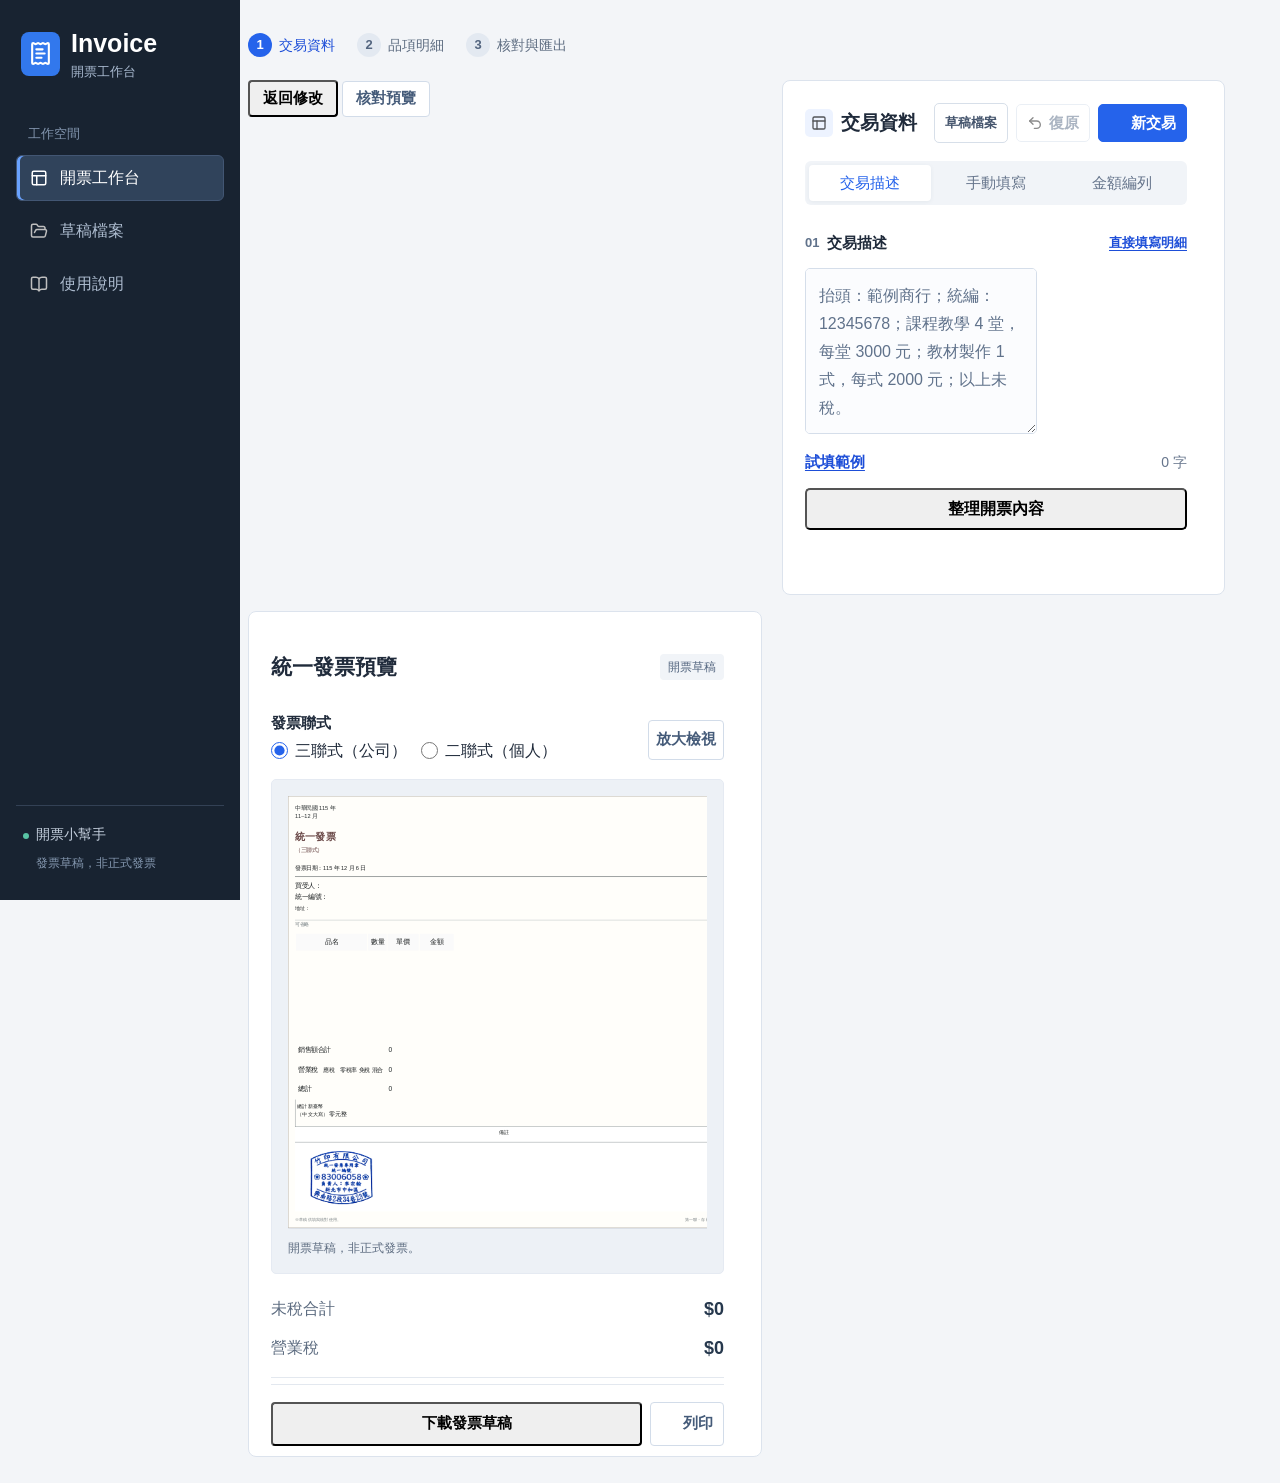
==== commit a1648d9f: "Use transparent seller stamp and fit invoice preview in mobile dialog" ====
--- a/index.html
+++ b/index.html
@@ -7,7 +7,7 @@
   <link rel="stylesheet" href="style.css?v=20261104c">
   <link rel="stylesheet" href="workspace.css?v=20261114c">
   <link rel="stylesheet" href="responsive.css?v=20261114c">
-  <link rel="stylesheet" href="workspace-preview.css?v=6">
+  <link rel="stylesheet" href="workspace-preview.css?v=8">
 </head>
 <body class="design-preview">
   <aside class="design-sidebar" aria-label="主要導覽">
@@ -263,9 +263,10 @@
     <iframe id="designHelpFrame" title="開票工作台圖文操作說明" data-src="workspace-guide.html?embedded=1&amp;v=5"></iframe>
   </dialog>
   <dialog class="design-help design-paper-modal" id="paperView" aria-labelledby="paperViewTitle">
-    <div class="design-help-heading"><div><img src="assets/workspace-preview/receipt-text.svg" alt=""><h2 id="paperViewTitle">發票草稿檢視</h2></div><button type="button" id="closePaperView" aria-label="關閉發票檢視" title="關閉發票檢視" autofocus>&times;</button></div>
+    <div class="design-help-heading"><div><img src="assets/workspace-preview/receipt-text.svg" alt=""><h2 id="paperViewTitle">發票草稿檢視</h2></div><div class="paper-view-modes" role="group" aria-label="票面顯示比例"><button type="button" data-paper-scale="fit" aria-pressed="true">整張檢視</button><button type="button" data-paper-scale="original" aria-pressed="false">原始尺寸</button></div><button type="button" id="closePaperView" aria-label="關閉發票檢視" title="關閉發票檢視" autofocus>&times;</button></div>
     <div id="paperViewContent" class="paper-view-scroll" tabindex="0" aria-label="發票票面，可捲動檢視"></div>
   </dialog>
-  <script src="workspace-preview.js?v=6"></script>
+  <script src="assets/workspace-preview/seller-stamp.js?v=2"></script>
+  <script src="workspace-preview.js?v=7"></script>
 </body>
 </html>
--- a/workspace-preview.css
+++ b/workspace-preview.css
@@ -133,6 +133,14 @@
 .design-help iframe { width: 100%; flex: 1; min-height: 0; border: 0; background: #fff; }
 .paper-view-scroll { flex: 1; min-height: 0; overflow: auto; padding: 28px; background: #e8edf3; overscroll-behavior: contain; }
 .paper-view-scroll .invoice-paper.invoice-template { width: 900px; min-width: 900px; margin: 0 auto; }
+.paper-view-stage { margin: 0 auto; }
+.paper-view-stage .invoice-paper.invoice-template { margin: 0; transform-origin: top left; }
+.design-paper-modal .design-help-heading { display: grid; grid-template-columns: minmax(0,1fr) auto 44px; gap: 12px; }
+.paper-view-modes { display: flex; gap: 4px; padding: 3px; border: 1px solid #d0dbea; border-radius: 5px; background: #f2f5fa; }
+.design-preview .paper-view-modes button { min-height: 38px; padding: 6px 10px; border: 0; border-radius: 3px; background: transparent; color: #405a7a; font-size: 14px; white-space: nowrap; }
+.design-preview .paper-view-modes button[aria-pressed="true"] { background: #2563eb; color: #fff; }
+.invoice-template .invoice-stamp-reminder:has(.invoice-business-stamp) { width: calc(100% - 22px); max-width: 180px; height: 136px; min-height: 0; margin: 12px 11px; padding: 0; border: 0; border-radius: 0; background: transparent; overflow: hidden; }
+.invoice-business-stamp { display: block; width: 100%; height: 100%; object-fit: contain; transform: scale(1.5); }
 @media screen {
   .design-preview #printPreview .invoice-paper, .design-preview #paperViewContent .invoice-paper { background: #fffefa; border-color: #b6afa6; box-shadow: 0 2px 5px #29354a1a,0 10px 24px #29354a0d; }
   .design-preview #printPreview .invoice-title h2, .design-preview #paperViewContent .invoice-title h2 { color: #694746; }
@@ -140,6 +148,11 @@
 @media (max-width: 760px) {
   .design-help { width: calc(100% - 16px); height: calc(100dvh - 24px); }
   .design-help-heading { padding: 6px 12px; }
+  .design-paper-modal .design-help-heading { grid-template-columns: minmax(0,1fr) 44px; gap: 6px 10px; }
+  .design-paper-modal #closePaperView { grid-column: 2; grid-row: 1; }
+  .design-paper-modal .paper-view-modes { grid-column: 1 / -1; justify-content: center; }
+  .design-preview .paper-view-modes button { flex: 1; }
+  .design-paper-modal .paper-view-scroll { padding: 12px; }
 }
 @media (max-width: 1180px) and (min-width: 761px) {
   body.design-preview { padding-left: 176px; }
